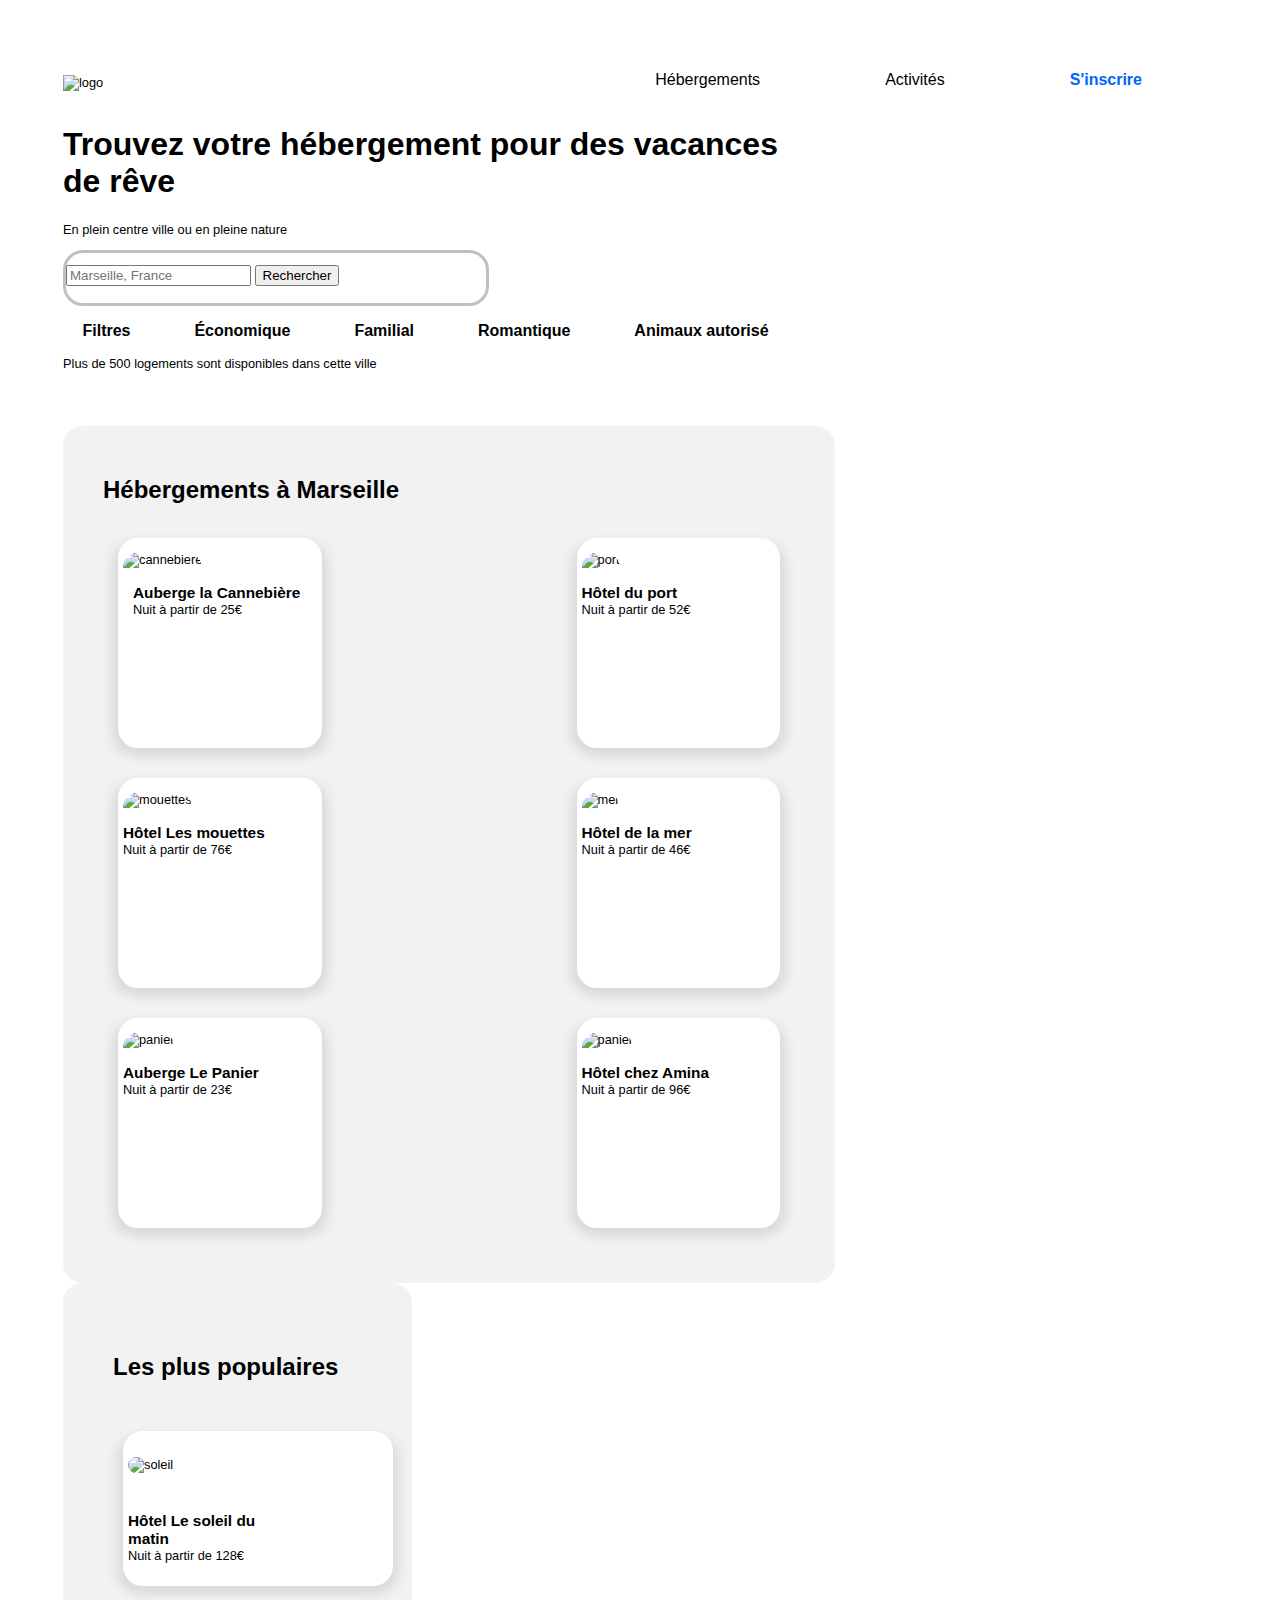
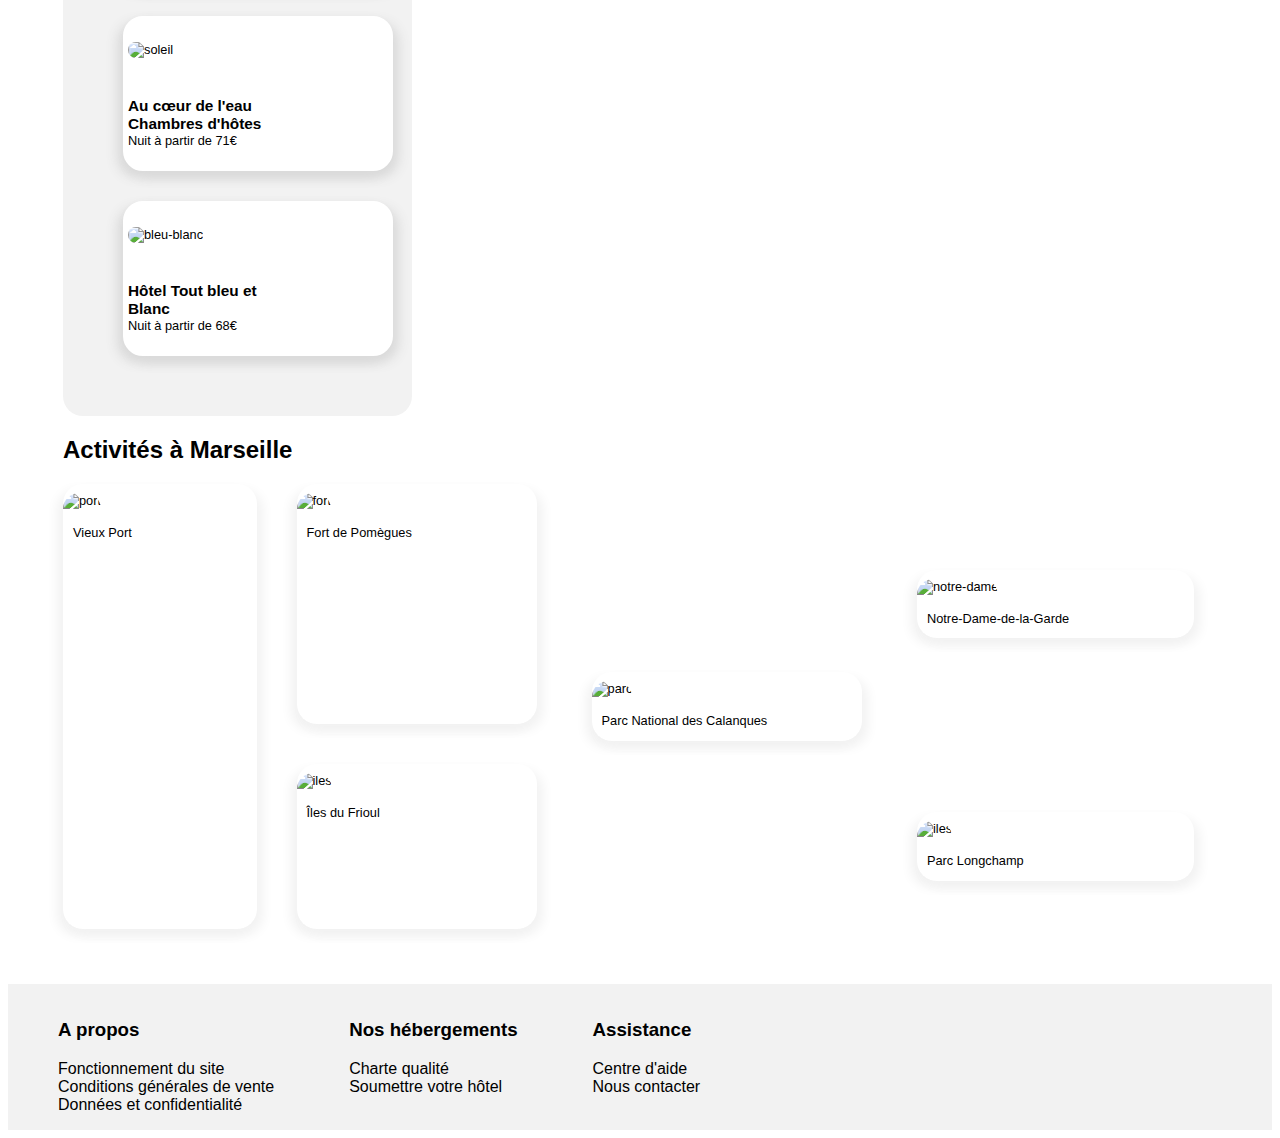
==== reservia.html @ 3ab69f9a "Formatage des vignettes" ====
<!DOCTYPE html>
<html lang="fr">
    <head>
        <meta charset="utf-8" />
        <!--Language-->
        <!--lien fichier CSS-->
        <link rel="stylesheet" href="reservia.css" />
        <!--lien font awsome pour les icones-->
        <script src="https://kit.fontawesome.com/f8ffac71bf.js" crossorigin="anonymous"></script>
        <title>Reservia</title>
    </head>

    <body>

        <!-- HEADER: titre + navigation + formulaire de recherche et filtres-->

        <header>
            
            <div class="header">

                <!--Logo-->
                <p class="logo"><img src="images/logo/Reservia.svg" alt="logo" /></p>
                
                <!--Navigation-->
                <nav>
                    <ul>
                        <li><a href="" title="nav">Hébergements</a></li>
                        <li><a href="" title="nav">Activités</a></li>
                        <li><a href="" title="sub">S'inscrire</a></li>
                    </ul>  
                </nav>


            </div>

            <!--Formulaire + Filtres-->
            <div class="header-main">

                <h1>Trouvez votre hébergement pour des vacances de rêve</h1>

                <p>En plein centre ville ou en pleine nature</p>

                <!--Formulaire-->
                <form method="post" action="traitement.php">
                    <p>
                        <i class="fas fa-map-marker-alt"></i>
                        <input type="search" name="lieu" id="lieu" placeholder="Marseille, France" />
                        <input type="submit" value="Rechercher" />
                    </p>
                </form>

                <!--Filtres-->
                <ul>
                    <li><b>Filtres</b></li>
                    <li><i class="fas fa-money-bill-wave"></i><b>Économique</b></li>
                    <li><i class="fas fa-child"></i><b>Familial</b></li>
                    <li><i class="fas fa-heart"></i><b>Romantique</b></li>
                    <li><i class="fas fa-dog"></i><b>Animaux autorisé</b></li>
                </ul>

                <!--Ligne informative-->
                <p><i class="far fa-question-circle"></i>Plus de 500 logements sont disponibles dans cette ville</p>

            </div>

        </header>

        <!--MAIN: partie principale de la page, Hébergements + Populaires + Activités-->

        <main>

            <!--Première section: Hébergements + Populaires-->

            <section>

                <div class="section1">

                    <!--Article: Hébergements-->

                    <article>

                        <h2>Hébergements à Marseille</h2>
                    
                        <div class="hab-conteneur">

                            <div class="hab1">
                                <p><img class="pic" src="images/hebergements/marcus-loke-WQJvWU_HZFo-unsplash.jpg" alt="cannebiere" /></p>
                                <p class="pic-text">
                                    <strong>Auberge la Cannebière</strong><br />
                                    Nuit à partir de 25€<br />
                                    <i class="fas fa-star blue"></i>
                                    <i class="fas fa-star blue"></i>
                                    <i class="fas fa-star blue"></i>
                                    <i class="fas fa-star blue"></i>
                                    <i class="fas fa-star gray"></i>
                                </p>
                            </div>
                            
                            <div class="hab1">
                                <p><img class="pic" src="images/hebergements/fred-kleber-gTbaxaVLvsg-unsplash.jpg" alt="port" /></p>
                                <p>
                                    <strong>Hôtel du port</strong><br />
                                    Nuit à partir de 52€<br />
                                    <i class="fas fa-star blue"></i>
                                    <i class="fas fa-star blue"></i>
                                    <i class="fas fa-star blue"></i>
                                    <i class="fas fa-star blue"></i>
                                    <i class="fas fa-star blue"></i>
                                </p>
                            </div>
                            
                            <div class="hab1">
                                <p><img class="pic" src="images/hebergements/reisetopia-B8WIgxA_PFU-unsplash.jpg" alt="mouettes" /></p>
                                <p>
                                    <strong>Hôtel Les mouettes</strong><br />
                                    Nuit à partir de 76€<br />
                                    <i class="fas fa-star blue"></i>
                                    <i class="fas fa-star blue"></i>
                                    <i class="fas fa-star blue"></i>
                                    <i class="fas fa-star blue"></i>
                                    <i class="fas fa-star gray"></i>
                                </p>
                            </div>
                            
                            <div class="hab1">
                                <p><img class="pic" src="images/hebergements/annie-spratt-Eg1qcIitAuA-unsplash.jpg" alt="mer" /></p>
                                <p>
                                    <strong>Hôtel de la mer</strong><br />
                                    Nuit à partir de 46€<br />
                                    <i class="fas fa-star blue"></i>
                                    <i class="fas fa-star blue"></i>
                                    <i class="fas fa-star blue"></i>
                                    <i class="fas fa-star gray"></i>
                                    <i class="fas fa-star gray"></i>
                                </p>
                            </div>
                            
                            <div class="hab1">
                                <p><img class="pic" src="images/hebergements/nicate-lee-kT-ZyaiwBe0-unsplash.jpg" alt="panier" /></p>
                                <p>
                                    <strong>Auberge Le Panier</strong><br />
                                    Nuit à partir de 23€<br />
                                    <i class="fas fa-star blue"></i>
                                    <i class="fas fa-star blue"></i>
                                    <i class="fas fa-star blue"></i>
                                    <i class="fas fa-star blue"></i>
                                    <i class="fas fa-star gray"></i>
                                </p>
                            </div>
                            
                            <div class="hab1">
                                <p><img class="pic" src="images/hebergements/febrian-zakaria-M6S1WvfW68A-unsplash.jpg" alt="panier" /></p>
                                <p>
                                    <strong>Hôtel chez Amina</strong><br />
                                    Nuit à partir de 96€<br />
                                    <i class="fas fa-star blue"></i>
                                    <i class="fas fa-star blue"></i>
                                    <i class="fas fa-star blue"></i>
                                    <i class="fas fa-star blue"></i>
                                    <i class="fas fa-star blue"></i>
                                </p>
                            </div>
                            
                        </div>

                    </article>

                    <!--Aside: Populaires-->
                    
                    <aside>
                            
                        <div class="aside-title-container">
                            <h2>Les plus populaires</h2>
                            <i class="fas fa-chart-line"></i>
                        </div>

                        <div class="pop1">
                            <p><img class="pic2" src="images/hebergements/emile-guillemot-Bj_rcSC5XfE-unsplash.jpg" alt="soleil" /></p>
                            <p class="pop1-text">
                                <strong>Hôtel Le soleil du <br />matin</strong><br />
                                Nuit à partir de 128€</p>
                            <p>
                                <i class="fas fa-star blue"></i>
                                <i class="fas fa-star blue"></i>
                                <i class="fas fa-star blue"></i>
                                <i class="fas fa-star blue"></i>
                                <i class="fas fa-star blue"></i>
                            </p>
                        </div>

                        <div class="pop1">
                            <p><img class="pic2" src="images/hebergements/aw-creative-VGs8z60yT2c-unsplash.jpg" alt="soleil" /></p>
                            <p class="pop1-text">
                                <strong>Au cœur de l'eau <br />Chambres d'hôtes</strong><br />
                                Nuit à partir de 71€</p>
                            <p>
                                <i class="fas fa-star blue"></i>
                                <i class="fas fa-star blue"></i>
                                <i class="fas fa-star blue"></i>
                                <i class="fas fa-star blue"></i>
                                <i class="fas fa-star gray"></i>
                            </p>
                        </div>

                        <div class="pop1">
                            <p><img class="pic2" src="images/hebergements/febrian-zakaria-sjvU0THccQA-unsplash.jpg" alt="bleu-blanc" /></p>
                            <p class="pop1-text">
                                <strong>Hôtel Tout bleu et <br />Blanc</strong><br />
                                Nuit à partir de 68€</p>
                            <p>
                                <i class="fas fa-star blue"></i>
                                <i class="fas fa-star blue"></i>
                                <i class="fas fa-star blue"></i>
                                <i class="fas fa-star blue"></i>
                                <i class="fas fa-star gray"></i>
                            </p>
                        </div>

                    </aside>

                </div>

            </section>

            <!--Seconde section: Activités-->

            <section>

                <h2>Activités à Marseille</h2>

                <div class="section2">

                    <div class="act1">
                        <p><img class="pic3" src="images/activites/reno-laithienne-QUgJhdY5Fyk-unsplash.jpg" alt="port" /></p>
                        <p class="p-act">Vieux Port</p>
                    </div>

                    <div class="act2">
                        <p><img class="pic4" src="images/activites/paul-hermann-QFTrLdQIRhI-unsplash.jpg" alt="fort" /></p>
                        <p class="p-act">Fort de Pomègues</p>
                    </div>

                    <div class="act3">
                        <p><img class="pic5" src="images/activites/kevin-hikari-rV_Qd1l-VXg-unsplash.jpg" alt="iles" /></p>
                        <p class="p-act">Îles du Frioul</p>
                    </div>

                    <div class="act4">
                        <p><img class="pic6" src="images/activites/kilyan-sockalingum-NR8-cBCN3aI-unsplash.jpg" alt="parc" /></p>
                        <p class="p-act">Parc National des Calanques</p>
                    </div>

                    <div class="act5">
                        <p><img class="pic7" src="images/activites/florian-wehde-xW9e8gdotxI-unsplash.jpg" alt="notre-dame" /></p>
                        <p class="p-act">Notre-Dame-de-la-Garde</p>
                    </div>

                    <div class="act6">
                        <p><img class="pic8" src="images/activites/lena-paulin-wH2-EJoDcV0-unsplash.jpg" alt="iles" /></p>
                        <p class="p-act">Parc Longchamp</p>
                    </div>                   

                </div>

            </section>

        </main>

        <!--Footer: Informations de bas de page-->

        <footer>

            <div class="footer">

                <ul>
                    <li><h3>A propos</h3></li>
                    <li>Fonctionnement du site</li>
                    <li>Conditions générales de vente</li>
                    <li>Données et confidentialité</li>
                </ul>

                <ul>
                    <li><h3>Nos hébergements</h3></li>
                    <li>Charte qualité</li>
                    <li>Soumettre votre hôtel</li>
                </ul>

                <ul>
                    <li><h3>Assistance</h3></li>
                    <li>Centre d'aide</li>
                    <li>Nous contacter</li>
                </ul>

            </div>

        </footer>

    </body>
</html>
---- reservia.css ----
/*Overall*/

@font-face
{
    font-family: 'Raleway';
    src: url('police/Raleway-Regular.ttf');
    font-weight: normal;
    font-style: normal;
}

@font-face
{
    font-family: 'Raleway-bold';
    src: url('police/Raleway-Bold.ttf');
    font-weight: bold;
    font-style: normal;
}

@font-face
{
    font-family: 'Raleway-bolder';
    src: url('police/Raleway-ExtraBold.ttf');
    font-weight: bolder;
    font-style: normal;
}

body
{
    background-color: white;
    font-family: 'Raleway', sans-serif;
    font-size: 1em;
}

.fas.fa-star.blue
{
    color:#0065FC;
}

.fas.fa-star.gray
{
    color: #F2F2F2;
}

/*header*/

header
{
    margin: 55px;
}

.header
{
    max-width: 100%;
    display: flex;
    flex-wrap: wrap;
    justify-content: space-between;
    position: relative;
}

.logo
{
    margin-top: 20px;
}

nav
{
    display: flex;
    flex-wrap: wrap-reverse;
}

a[title="nav"]
{
    width: 150px;
    font-style: normal;
    text-decoration: none;
    color: black;
    padding: 50px;
    text-align: center;
}

a[title="sub"]
{
    width: 150px;
    font-style: normal;
    align-self: flex-start;
    text-decoration: none;
    color: #0065FC;
    font-weight: bold;
    padding: 50px;
    text-align: center;
}

a[title="nav"]:hover
{
    border-top: solid 5px #0065FC;
    color: #0065FC;
    text-align: center;
}

ul
{
    list-style-type: none;
    display: flex;
    flex-wrap: wrap;
    justify-content: space-around;
    padding-left: 0;
}

li
{
    padding-right: 25px;
    padding-left: 0;
}

.header-main
{
    width: 65%;
}

form
{
    width: 420px;
    height: 50px;
    border: solid silver;
    border-radius: 20px;
}

/*Main*/

main
{
    margin: 55px;
}

/*Formatage textes*/

h1
{
    font-family: 'Raleway-bold', sans-serif;
}

h2
{
    font-family: 'Raleway-bold', sans-serif;
}

strong
{
    font-family: 'Raleway-bold', sans-serif;
    font-size: 1.2em;
}

b
{
    font-family: 'Raleway-bold', sans-serif;
}

/*Section 1*/

.section1
{
    display: flex;
    flex-wrap: wrap;
    margin-top: 40px;
}

/*Hébergements*/

.pic-text
{
    margin: 0 10px 10px 10px;
}

article
{
    width: 60%;
    padding: 30px 40px 40px 40px;
    background-color: #F2F2F2;
    margin-right: 40px;
    border-radius: 20px;
}

.hab-conteneur
{
  display: flex;
  flex-wrap: wrap;
  justify-content: space-between;
  width: 100%;
}

.hab1
{
    width: 28%;
    height: 200px;
    margin: 15px;
    background-color: white;
    border: solid white 5px;
    border-radius: 20px;
    box-shadow: 6px 6px 12px #dadada, -6px 6px 12px #dadada;
}

.pic
{
    width: 100%;
	height: 110px;
    overflow: hidden;
    object-fit: cover;
    border-radius: 20px 20px 0 0;
    margin-top:-13px;
}

/*Les plus populaires*/

aside
{
    width: 25%;
    padding: 30px;
    background-color: #F2F2F2;
    border-radius: 20px;
}

.aside-title-container
{
    display: flex;
    justify-content: space-between;
    align-items: center;
    margin: 20px;
}

.pop1
{
    display: flex;
    flex-direction: column;
    flex-wrap: wrap;
    justify-content: space-around;
    width: 90%;
    height: 145px;
    margin: 30px;
    background-color: white;
    border: solid white 5px;
    border-radius: 20px;
    text-align: left;
    box-shadow: 6px 6px 12px #dadada, -6px 6px 12px #dadada;
}

.pic2
{
    width: 130px;
	height: 145px;
    border-radius: 20px 0 0 20px ;
    overflow: hidden;
    object-fit: cover;
    margin-top: 3px;
}

p
{
    padding: 0px;
    font-size: 0.8em;
}

/*Section 2*/

.section2
{
    width: 98%;
    display: grid;
    grid-template-columns: auto;
    grid-gap: 40px;
    grid-auto-rows: auto;
    align-items: center;
}

.act1
{
    width: 100%;
    height: 445px;
    grid-column: 1;
    grid-row: 1 / 4;
    border-radius: 20px;
    box-shadow: 6px 6px 12px #F2F2F2, -6px 6px 12px #F2F2F2;
}

.pic3
{
    width: 100%;
    height: 385px;
    overflow: hidden;
    object-fit: cover;
    border-radius: 20px 20px 0 0;
    margin-top:-13px;
}

.act2
{
    width: 100%;
    height: 240px;
    grid-column: 2;
    grid-row: 1 / 3;
    border-radius: 20px;
    box-shadow: 6px 6px 12px #F2F2F2, -6px 6px 12px #F2F2F2;
}

.pic4
{
    width: 100%;
    height: 180px;
    overflow: hidden;
    object-fit: cover;
    border-radius: 20px 20px 0 0;
    margin-top:-13px;
}

.act3
{
    width: 100%;
    height: 165px;
    grid-column: 2;
    grid-row: 3;
    border-radius: 20px;
    box-shadow: 6px 6px 12px #F2F2F2, -6px 6px 12px #F2F2F2;
}

.pic5
{
    width: 100%;
    height: 110px;
    overflow: hidden;
    object-fit: cover;
    border-radius: 20px 20px 0 0;
    margin-top:-13px;
}

.act4
{
    width: 90%;
    grid-column: 3;
    grid-row: 1 / 4;
    justify-self: center;
    border-radius: 20px;
    box-shadow: 6px 6px 12px #F2F2F2, -6px 6px 12px #F2F2F2;
}

.pic6
{
    width: 100%;
    height: 385px;
    overflow: hidden;
    object-fit: cover;
    border-radius: 20px 20px 0 0;
    margin-top:-13px;
}

.act5
{
    width: 100%;
    grid-column: 4;
    grid-row: 1 / 3;
    border-radius: 20px;
    box-shadow: 6px 6px 12px #F2F2F2, -6px 6px 12px #F2F2F2;
}

.pic7
{
    width: 100%;
    height: 180px;
    overflow: hidden;
    object-fit: cover;
    border-radius: 20px 20px 0 0;
    margin-top:-13px;
}

.act6
{
    width: 100%;
    grid-column: 4;
    grid-row: 3;
    border-radius: 20px;
    box-shadow: 6px 6px 12px #F2F2F2, -6px 6px 12px #F2F2F2;
}

.pic8
{
    width: 100%;
    height: 110px;
    overflow: hidden;
    object-fit: cover;
    border-radius: 20px 20px 0 0;
    margin-top: -10px;
}

.p-act
{
    padding-left: 10px;
    font-family: 'Raleway-bold', sans-serif;
}

/*Footer*/

.footer
{
    width: 100%;
    display: flex;
    flex-wrap: wrap;
    justify-content:left;
    background-color: #F2F2F2;
}

footer ul
{
    list-style-type: none;
    display:list-item;
    margin-left: 50px;
}
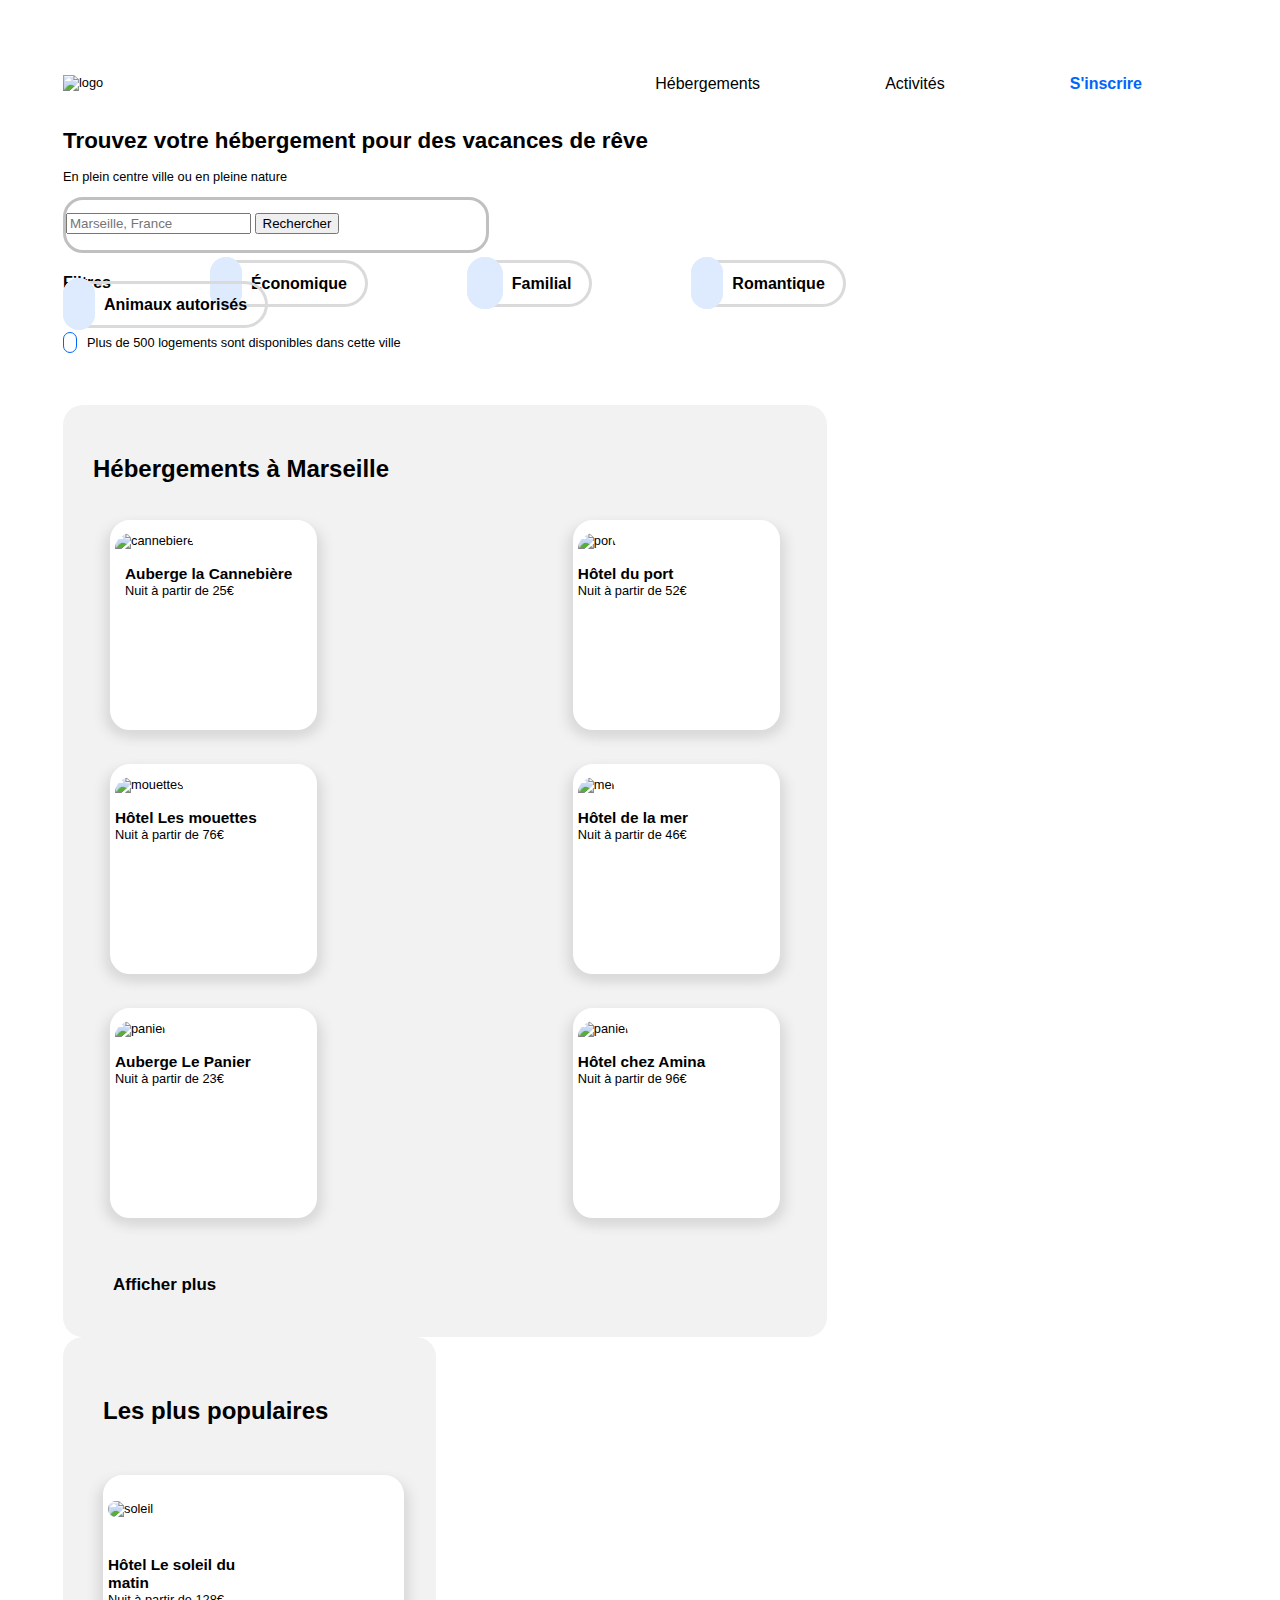
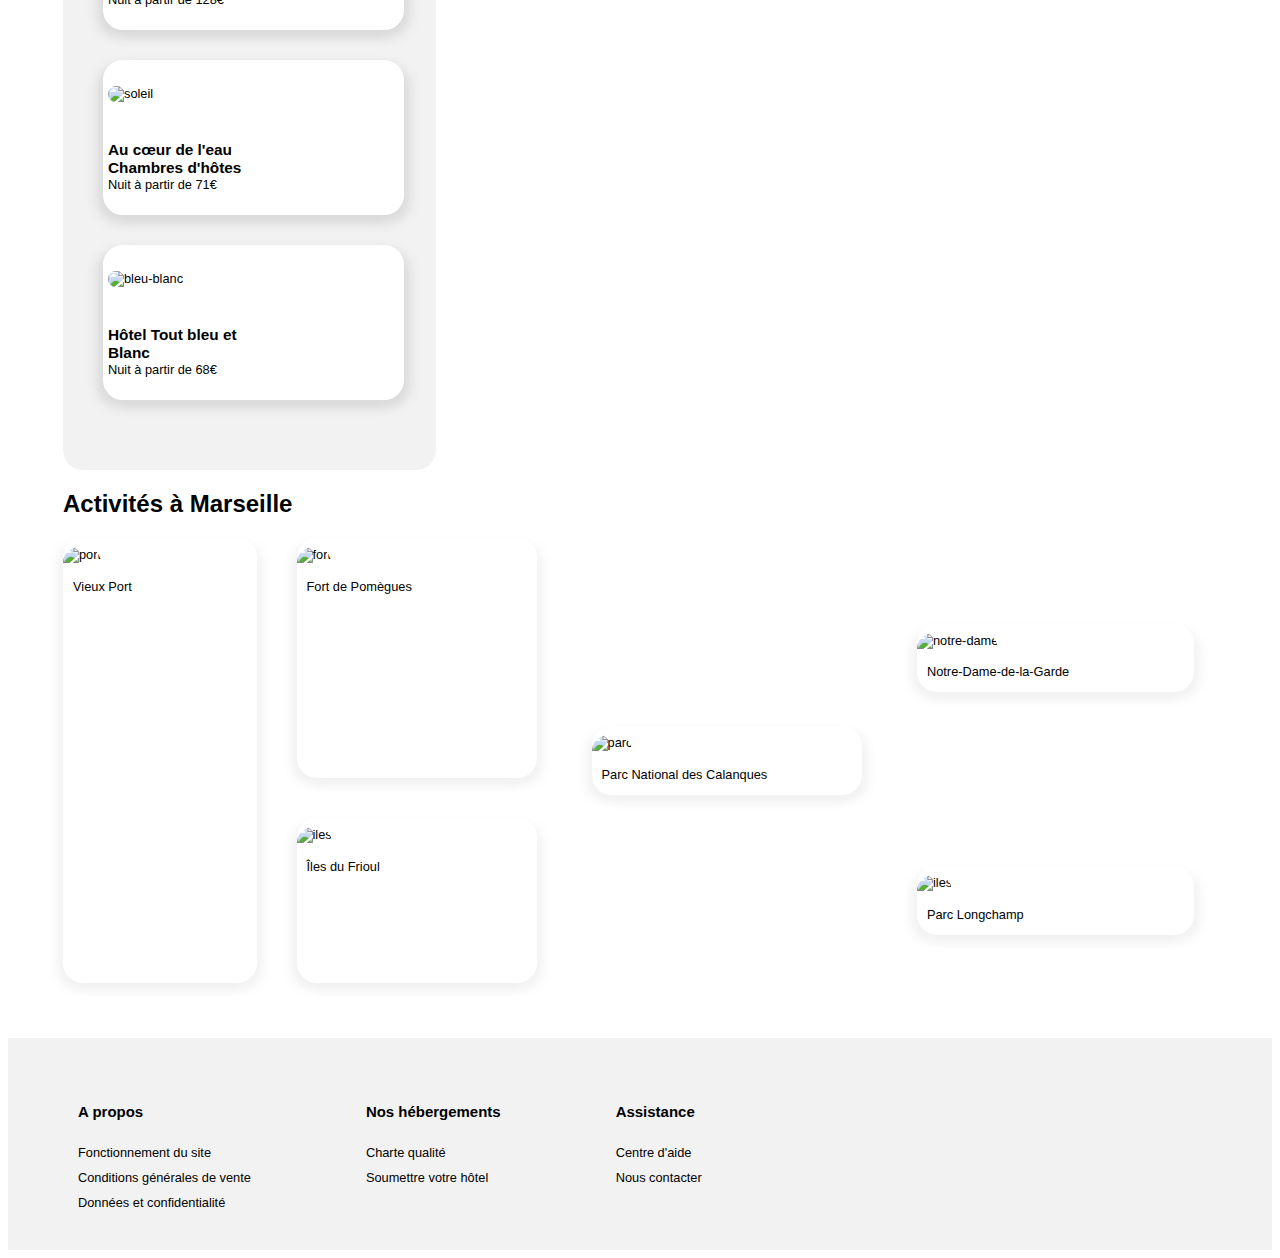
==== commit 2c6bb07a: "Formatage des liens de la section 1" ====
--- a/reservia.html
+++ b/reservia.html
@@ -52,14 +52,14 @@
                 <!--Filtres-->
                 <ul>
                     <li><b>Filtres</b></li>
-                    <li><i class="fas fa-money-bill-wave"></i><b>Économique</b></li>
-                    <li><i class="fas fa-child"></i><b>Familial</b></li>
-                    <li><i class="fas fa-heart"></i><b>Romantique</b></li>
-                    <li><i class="fas fa-dog"></i><b>Animaux autorisé</b></li>
+                    <li><a href="" title="a-fil"><i class="fas fa-money-bill-wave"></i><b>Économique</b></a></li>
+                    <li><a href="" title="a-fil"><i class="fas fa-child"></i><b>Familial</b></a></li>
+                    <li><a href="" title="a-fil"><i class="fas fa-heart"></i><b>Romantique</b></a></li>
+                    <li><a href="" title="a-fil"><i class="fas fa-dog"></i><b>Animaux autorisés</b></a></li>
                 </ul>
 
                 <!--Ligne informative-->
-                <p><i class="far fa-question-circle"></i>Plus de 500 logements sont disponibles dans cette ville</p>
+                <p><i class="fas fa-info"></i> Plus de 500 logements sont disponibles dans cette ville</p>
 
             </div>
 
@@ -83,7 +83,7 @@
                     
                         <div class="hab-conteneur">
 
-                            <div class="hab1">
+                            <a href="" title="a-hab">
                                 <p><img class="pic" src="images/hebergements/marcus-loke-WQJvWU_HZFo-unsplash.jpg" alt="cannebiere" /></p>
                                 <p class="pic-text">
                                     <strong>Auberge la Cannebière</strong><br />
@@ -94,9 +94,9 @@
                                     <i class="fas fa-star blue"></i>
                                     <i class="fas fa-star gray"></i>
                                 </p>
-                            </div>
-                            
-                            <div class="hab1">
+                            </a>
+                            
+                            <a href="" title="a-hab">
                                 <p><img class="pic" src="images/hebergements/fred-kleber-gTbaxaVLvsg-unsplash.jpg" alt="port" /></p>
                                 <p>
                                     <strong>Hôtel du port</strong><br />
@@ -107,9 +107,9 @@
                                     <i class="fas fa-star blue"></i>
                                     <i class="fas fa-star blue"></i>
                                 </p>
-                            </div>
-                            
-                            <div class="hab1">
+                            </a>
+                            
+                            <a href="" title="a-hab">
                                 <p><img class="pic" src="images/hebergements/reisetopia-B8WIgxA_PFU-unsplash.jpg" alt="mouettes" /></p>
                                 <p>
                                     <strong>Hôtel Les mouettes</strong><br />
@@ -120,9 +120,9 @@
                                     <i class="fas fa-star blue"></i>
                                     <i class="fas fa-star gray"></i>
                                 </p>
-                            </div>
-                            
-                            <div class="hab1">
+                            </a>
+                            
+                            <a href="" title="a-hab">
                                 <p><img class="pic" src="images/hebergements/annie-spratt-Eg1qcIitAuA-unsplash.jpg" alt="mer" /></p>
                                 <p>
                                     <strong>Hôtel de la mer</strong><br />
@@ -133,9 +133,9 @@
                                     <i class="fas fa-star gray"></i>
                                     <i class="fas fa-star gray"></i>
                                 </p>
-                            </div>
-                            
-                            <div class="hab1">
+                            </a>
+                            
+                            <a href="" title="a-hab">
                                 <p><img class="pic" src="images/hebergements/nicate-lee-kT-ZyaiwBe0-unsplash.jpg" alt="panier" /></p>
                                 <p>
                                     <strong>Auberge Le Panier</strong><br />
@@ -146,9 +146,9 @@
                                     <i class="fas fa-star blue"></i>
                                     <i class="fas fa-star gray"></i>
                                 </p>
-                            </div>
-                            
-                            <div class="hab1">
+                            </a>
+                            
+                            <a href="" title="a-hab">
                                 <p><img class="pic" src="images/hebergements/febrian-zakaria-M6S1WvfW68A-unsplash.jpg" alt="panier" /></p>
                                 <p>
                                     <strong>Hôtel chez Amina</strong><br />
@@ -159,9 +159,11 @@
                                     <i class="fas fa-star blue"></i>
                                     <i class="fas fa-star blue"></i>
                                 </p>
-                            </div>
+                            </a>
                             
                         </div>
+
+                        <p><a href="" title="aff"><strong>Afficher plus</strong></a></p>
 
                     </article>
 
@@ -174,7 +176,7 @@
                             <i class="fas fa-chart-line"></i>
                         </div>
 
-                        <div class="pop1">
+                        <a href="" title="a-pop">
                             <p><img class="pic2" src="images/hebergements/emile-guillemot-Bj_rcSC5XfE-unsplash.jpg" alt="soleil" /></p>
                             <p class="pop1-text">
                                 <strong>Hôtel Le soleil du <br />matin</strong><br />
@@ -186,9 +188,9 @@
                                 <i class="fas fa-star blue"></i>
                                 <i class="fas fa-star blue"></i>
                             </p>
-                        </div>
-
-                        <div class="pop1">
+                        </a>
+
+                        <a href="" title="a-pop">
                             <p><img class="pic2" src="images/hebergements/aw-creative-VGs8z60yT2c-unsplash.jpg" alt="soleil" /></p>
                             <p class="pop1-text">
                                 <strong>Au cœur de l'eau <br />Chambres d'hôtes</strong><br />
@@ -200,9 +202,9 @@
                                 <i class="fas fa-star blue"></i>
                                 <i class="fas fa-star gray"></i>
                             </p>
-                        </div>
-
-                        <div class="pop1">
+                        </a>
+
+                        <a href="" title="a-pop">
                             <p><img class="pic2" src="images/hebergements/febrian-zakaria-sjvU0THccQA-unsplash.jpg" alt="bleu-blanc" /></p>
                             <p class="pop1-text">
                                 <strong>Hôtel Tout bleu et <br />Blanc</strong><br />
@@ -214,7 +216,7 @@
                                 <i class="fas fa-star blue"></i>
                                 <i class="fas fa-star gray"></i>
                             </p>
-                        </div>
+                        </a>
 
                     </aside>
 
@@ -230,35 +232,35 @@
 
                 <div class="section2">
 
-                    <div class="act1">
+                    <div class="act1"><a href="" title="a-act">
                         <p><img class="pic3" src="images/activites/reno-laithienne-QUgJhdY5Fyk-unsplash.jpg" alt="port" /></p>
                         <p class="p-act">Vieux Port</p>
-                    </div>
-
-                    <div class="act2">
+                    </a></div>
+
+                    <div class="act2"><a href="" title="a-act">
                         <p><img class="pic4" src="images/activites/paul-hermann-QFTrLdQIRhI-unsplash.jpg" alt="fort" /></p>
                         <p class="p-act">Fort de Pomègues</p>
-                    </div>
-
-                    <div class="act3">
+                    </a></div>
+
+                    <div class="act3"><a href="" title="a-act">
                         <p><img class="pic5" src="images/activites/kevin-hikari-rV_Qd1l-VXg-unsplash.jpg" alt="iles" /></p>
                         <p class="p-act">Îles du Frioul</p>
-                    </div>
-
-                    <div class="act4">
+                    </a></div>
+
+                    <div class="act4"><a href="" title="a-act">
                         <p><img class="pic6" src="images/activites/kilyan-sockalingum-NR8-cBCN3aI-unsplash.jpg" alt="parc" /></p>
                         <p class="p-act">Parc National des Calanques</p>
-                    </div>
-
-                    <div class="act5">
+                    </a></div>
+
+                    <div class="act5"><a href="" title="a-act">
                         <p><img class="pic7" src="images/activites/florian-wehde-xW9e8gdotxI-unsplash.jpg" alt="notre-dame" /></p>
                         <p class="p-act">Notre-Dame-de-la-Garde</p>
-                    </div>
-
-                    <div class="act6">
+                    </a></div>
+
+                    <div class="act6"><a href="" title="a-act">
                         <p><img class="pic8" src="images/activites/lena-paulin-wH2-EJoDcV0-unsplash.jpg" alt="iles" /></p>
                         <p class="p-act">Parc Longchamp</p>
-                    </div>                   
+                    </a></div>                   
 
                 </div>
 
@@ -274,21 +276,21 @@
 
                 <ul>
                     <li><h3>A propos</h3></li>
-                    <li>Fonctionnement du site</li>
-                    <li>Conditions générales de vente</li>
-                    <li>Données et confidentialité</li>
+                    <li><a href="" title="foo">Fonctionnement du site</a></li>
+                    <li><a href="" title="foo">Conditions générales de vente</a></li>
+                    <li><a href="" title="foo">Données et confidentialité</a></li>
                 </ul>
 
                 <ul>
                     <li><h3>Nos hébergements</h3></li>
-                    <li>Charte qualité</li>
-                    <li>Soumettre votre hôtel</li>
+                    <li><a href="" title="foo">Charte qualité</a></li>
+                    <li><a href="" title="foo">Soumettre votre hôtel</a></li>
                 </ul>
 
                 <ul>
                     <li><h3>Assistance</h3></li>
-                    <li>Centre d'aide</li>
-                    <li>Nous contacter</li>
+                    <li><a href="" title="foo">Centre d'aide</a></li>
+                    <li><a href="" title="foo">Nous contacter</a></li>
                 </ul>
 
             </div>
--- a/reservia.css
+++ b/reservia.css
@@ -38,35 +38,10 @@
 
 .fas.fa-star.gray
 {
-    color: #F2F2F2;
-}
-
-/*header*/
-
-header
-{
-    margin: 55px;
-}
-
-.header
-{
-    max-width: 100%;
-    display: flex;
-    flex-wrap: wrap;
-    justify-content: space-between;
-    position: relative;
-}
-
-.logo
-{
-    margin-top: 20px;
-}
-
-nav
-{
-    display: flex;
-    flex-wrap: wrap-reverse;
-}
+    color: #dadada;
+}
+
+/*Links*/
 
 a[title="nav"]
 {
@@ -97,138 +72,46 @@
     text-align: center;
 }
 
-ul
-{
-    list-style-type: none;
-    display: flex;
-    flex-wrap: wrap;
-    justify-content: space-around;
-    padding-left: 0;
-}
-
-li
-{
-    padding-right: 25px;
-    padding-left: 0;
-}
-
-.header-main
-{
-    width: 65%;
-}
-
-form
-{
-    width: 420px;
-    height: 50px;
-    border: solid silver;
-    border-radius: 20px;
-}
-
-/*Main*/
-
-main
-{
-    margin: 55px;
-}
-
-/*Formatage textes*/
-
-h1
-{
-    font-family: 'Raleway-bold', sans-serif;
-}
-
-h2
-{
-    font-family: 'Raleway-bold', sans-serif;
-}
-
-strong
-{
-    font-family: 'Raleway-bold', sans-serif;
-    font-size: 1.2em;
-}
-
-b
-{
-    font-family: 'Raleway-bold', sans-serif;
-}
-
-/*Section 1*/
-
-.section1
-{
-    display: flex;
-    flex-wrap: wrap;
-    margin-top: 40px;
-}
-
-/*Hébergements*/
-
-.pic-text
-{
-    margin: 0 10px 10px 10px;
-}
-
-article
-{
-    width: 60%;
-    padding: 30px 40px 40px 40px;
-    background-color: #F2F2F2;
-    margin-right: 40px;
-    border-radius: 20px;
-}
-
-.hab-conteneur
-{
-  display: flex;
-  flex-wrap: wrap;
-  justify-content: space-between;
-  width: 100%;
-}
-
-.hab1
-{
+a[title="a-fil"]
+{
+    color: black;
+    text-decoration: none;
+    border-top: solid 3px #dadada;
+    border-right: solid 3px #dadada;
+    border-bottom: solid 3px #dadada;
+    border-radius: 25px;
+    padding: 12px 18px 12px 0;
+}
+
+a[title="a-fil"]:hover
+{
+    background-color: #DEEBFF;
+    border: #DEEBFF;
+}
+
+a[title="a-hab"]
+{
+    color: black;
+    text-decoration: none;
     width: 28%;
     height: 200px;
-    margin: 15px;
+    margin: 17px;
     background-color: white;
     border: solid white 5px;
     border-radius: 20px;
     box-shadow: 6px 6px 12px #dadada, -6px 6px 12px #dadada;
 }
 
-.pic
-{
-    width: 100%;
-	height: 110px;
-    overflow: hidden;
-    object-fit: cover;
-    border-radius: 20px 20px 0 0;
-    margin-top:-13px;
-}
-
-/*Les plus populaires*/
-
-aside
-{
-    width: 25%;
-    padding: 30px;
-    background-color: #F2F2F2;
-    border-radius: 20px;
-}
-
-.aside-title-container
-{
-    display: flex;
-    justify-content: space-between;
-    align-items: center;
-    margin: 20px;
-}
-
-.pop1
-{
+a[title="a-hab"]:hover
+{
+    background-color: #DEEBFF;
+    border-color: #DEEBFF;
+}
+
+a[title="a-pop"]
+{
+    color: black;
+    text-decoration: none;
     display: flex;
     flex-direction: column;
     flex-wrap: wrap;
@@ -243,6 +126,240 @@
     box-shadow: 6px 6px 12px #dadada, -6px 6px 12px #dadada;
 }
 
+a[title="a-pop"]:hover
+{
+    background-color: #DEEBFF;
+    border-color: #DEEBFF;
+}
+
+a[title="a-act"]
+{
+    color: black;
+    text-decoration: none;
+}
+
+a[title="foo"]
+{
+    color: black;
+    text-decoration: none;
+    padding: 10px 0 10px 0;
+}
+
+a[title="aff"]
+{
+    color: black;
+    text-decoration: none;
+    font-family: 'Raleway-bolder';
+    margin-left: 20px;
+    font-size: 1.1em;
+}
+
+/*header*/
+
+header
+{
+    margin: 55px;
+}
+
+.header
+{
+    max-width: 100%;
+    display: flex;
+    flex-wrap: wrap;
+    justify-content: space-between;
+    position: relative;
+}
+
+.logo
+{
+    margin-top: 20px;
+}
+
+nav
+{
+    display: flex;
+    flex-wrap: wrap-reverse;
+}
+
+ul
+{
+    list-style-type: none;
+    display: flex;
+    flex-wrap: wrap;
+    justify-content: space-between;
+    padding-left: 0;
+    align-items: center;
+    margin: 20px 0 20px 0;
+}
+
+li
+{
+    padding-right: 25px;
+    padding-left: 0;
+    font-size: 1em;
+}
+
+.header-main
+{
+    width: 70%;
+}
+
+form
+{
+    width: 420px;
+    height: 50px;
+    border: solid silver;
+    border-radius: 20px;
+}
+
+/*Filter Icons*/
+
+.fas.fa-money-bill-wave
+{
+    border: solid 3px #DEEBFF;
+    border-radius: 25px;
+    padding: 13px; 
+    margin-right: 9px;
+    color: #0065FC;
+    background-color: #DEEBFF;
+    font-size: 1.1em;
+}
+
+.fas.fa-child
+{
+    border: solid 3px #DEEBFF;
+    border-radius: 25px;
+    padding: 13px 15px 13px 15px; 
+    margin-right: 9px;
+    color: #0065FC;
+    background-color: #DEEBFF;
+    font-size: 1.1em;
+}
+
+.fas.fa-heart
+{
+    border: solid 3px #DEEBFF;
+    border-radius: 25px;
+    padding: 13px; 
+    margin-right: 9px;
+    color: #0065FC;
+    background-color: #DEEBFF;
+    font-size: 1.1em;
+}
+
+.fas.fa-dog
+{
+    border: solid 3px #DEEBFF;
+    border-radius: 25px;
+    padding: 13px; 
+    margin-right: 9px;
+    color: #0065FC;
+    background-color: #DEEBFF;
+    font-size: 1.1em;
+}
+
+.fas.fa-info
+{
+    color: #0065FC;
+    margin-right: 10px;
+    padding: 2px 6px 2px 6px;
+    border: solid 1px #0065FC;
+    border-radius: 25px;
+}
+
+/*Main*/
+
+main
+{
+    margin: 55px;
+}
+
+/*Formatage textes*/
+
+h1
+{
+    font-family: 'Raleway-bolder', sans-serif;
+    font-size: 1.4em;
+}
+
+h2
+{
+    font-family: 'Raleway-bolder', sans-serif;
+}
+
+strong
+{
+    font-family: 'Raleway-bolder', sans-serif;
+    font-size: 1.2em;
+}
+
+b
+{
+    font-family: 'Raleway-bolder', sans-serif;
+}
+
+/*Section 1*/
+
+.section1
+{
+    display: flex;
+    flex-wrap: wrap;
+    margin-top: 40px;
+}
+
+/*Hébergements*/
+
+.pic-text
+{
+    margin: 0 10px 10px 10px;
+}
+
+article
+{
+    width: 61%;
+    padding: 30px 30px 30px 30px;
+    background-color: #F2F2F2;
+    margin-right: 40px;
+    border-radius: 20px;
+}
+
+.hab-conteneur
+{
+  display: flex;
+  flex-wrap: wrap;
+  justify-content: space-between;
+  width: 100%;
+  margin-bottom: 40px;
+}
+
+.pic
+{
+    width: 100%;
+	height: 110px;
+    overflow: hidden;
+    object-fit: cover;
+    border-radius: 20px 20px 0 0;
+    margin-top:-13px;
+}
+
+/*Les plus populaires*/
+
+aside
+{
+    width: 28%;
+    padding: 40px 40px 40px 10px;
+    background-color: #F2F2F2;
+    border-radius: 20px;
+}
+
+.aside-title-container
+{
+    display: flex;
+    justify-content: space-between;
+    align-items: center;
+    margin: 0 30px 0 30px;
+}
+
 .pic2
 {
     width: 130px;
@@ -392,7 +509,7 @@
 .p-act
 {
     padding-left: 10px;
-    font-family: 'Raleway-bold', sans-serif;
+    font-family: 'Raleway-bolder', sans-serif;
 }
 
 /*Footer*/
@@ -411,4 +528,11 @@
     list-style-type: none;
     display:list-item;
     margin-left: 50px;
+    font-size: 0.8em;
+    padding: 20px;
+}
+
+footer li
+{
+    padding-top: 10px;
 }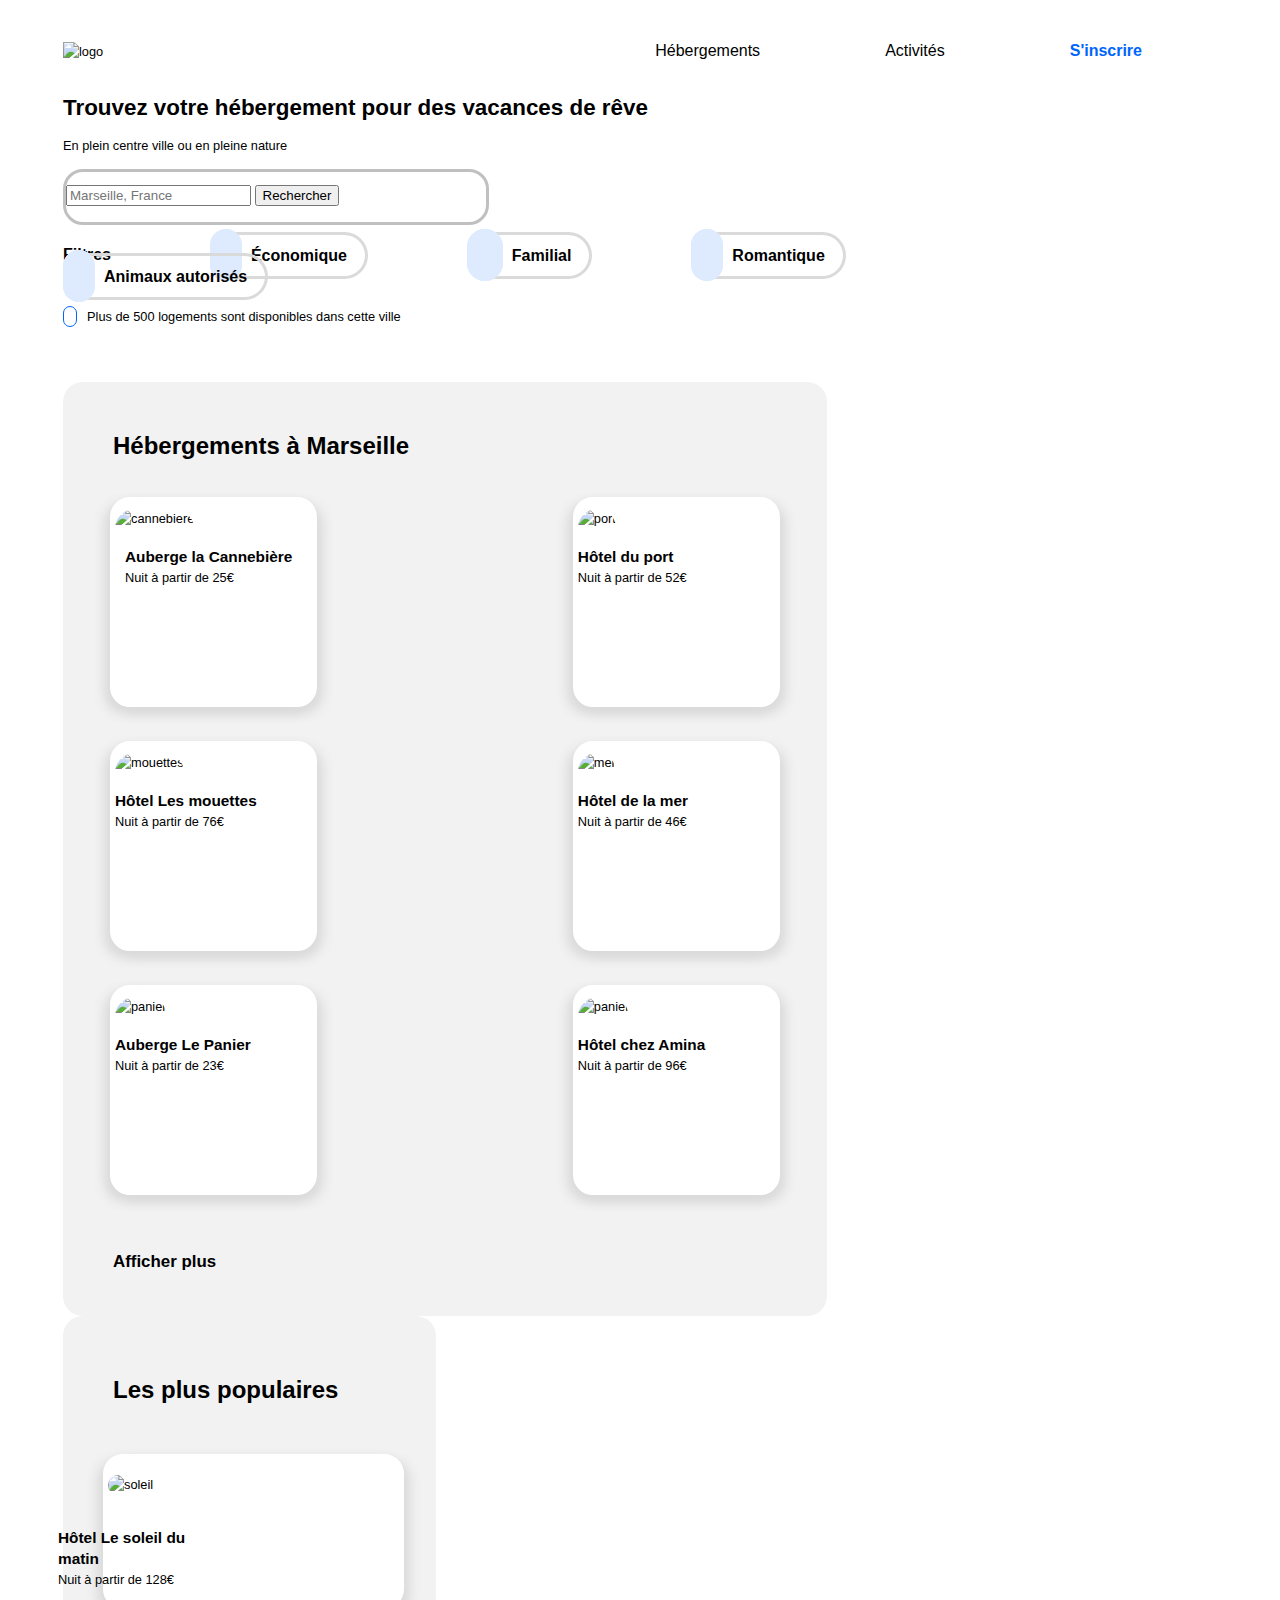
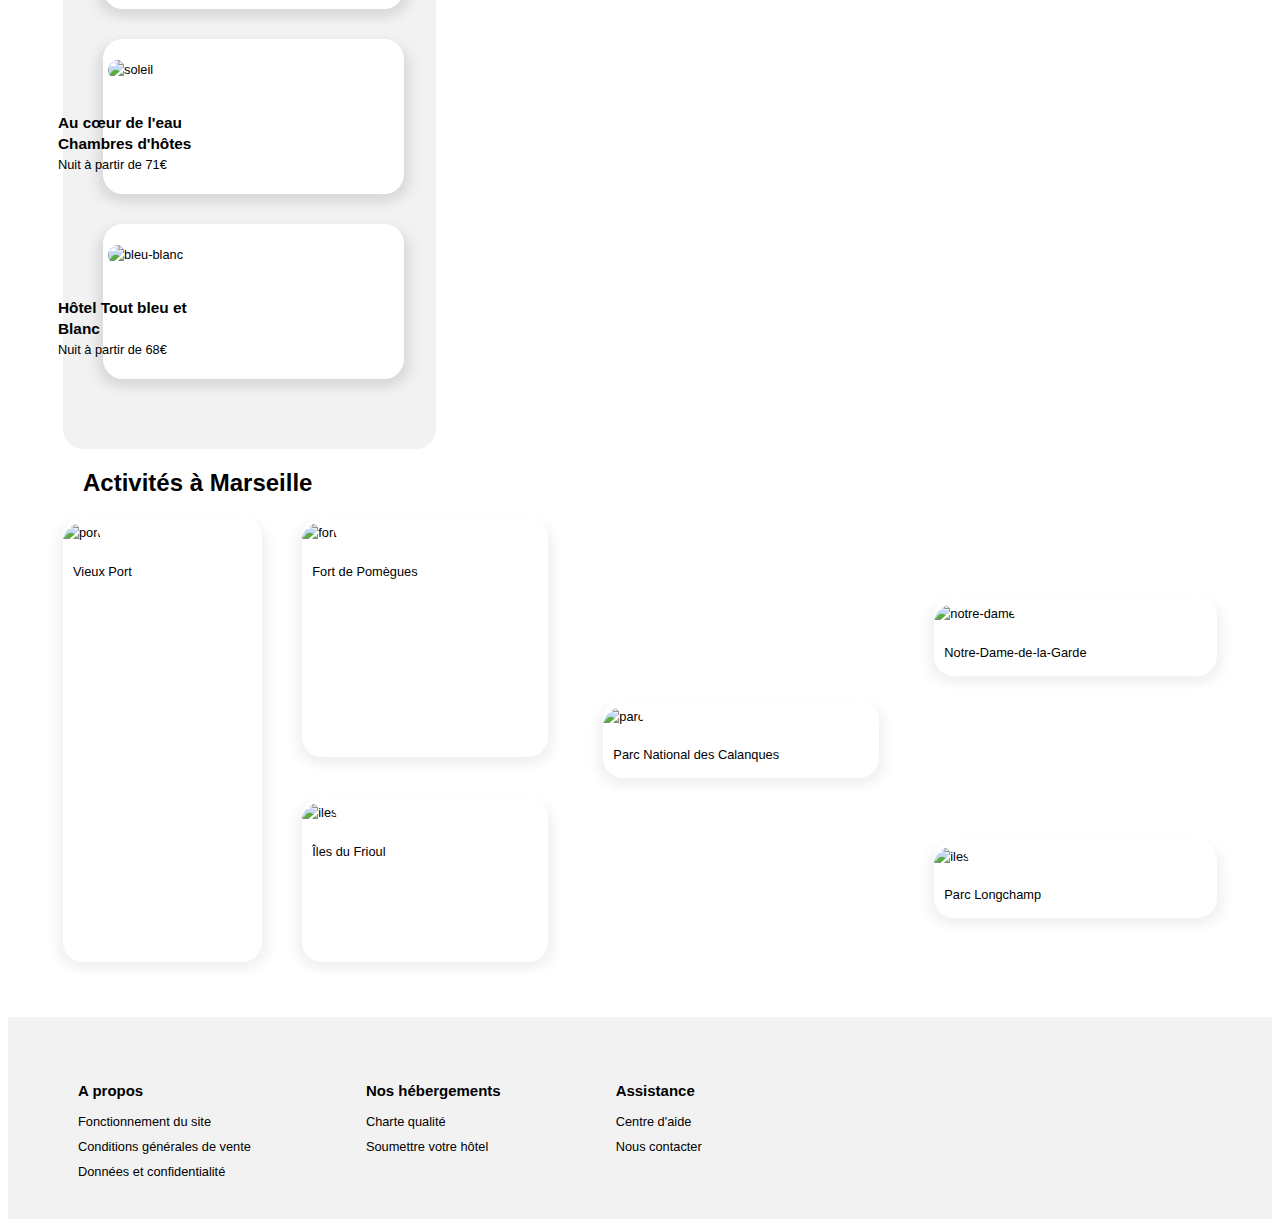
==== commit 66f17397: "Formatage footer" ====
--- a/reservia.html
+++ b/reservia.html
@@ -24,8 +24,8 @@
                 <!--Navigation-->
                 <nav>
                     <ul>
-                        <li><a href="" title="nav">Hébergements</a></li>
-                        <li><a href="" title="nav">Activités</a></li>
+                        <li><a href="#hab-ancre" title="nav">Hébergements</a></li>
+                        <li><a href="#act-ancre" title="nav">Activités</a></li>
                         <li><a href="" title="sub">S'inscrire</a></li>
                     </ul>  
                 </nav>
@@ -79,7 +79,7 @@
 
                     <article>
 
-                        <h2>Hébergements à Marseille</h2>
+                        <h2 id="hab-ancre">Hébergements à Marseille</h2>
                     
                         <div class="hab-conteneur">
 
@@ -181,7 +181,7 @@
                             <p class="pop1-text">
                                 <strong>Hôtel Le soleil du <br />matin</strong><br />
                                 Nuit à partir de 128€</p>
-                            <p>
+                            <p class="pop1-text">
                                 <i class="fas fa-star blue"></i>
                                 <i class="fas fa-star blue"></i>
                                 <i class="fas fa-star blue"></i>
@@ -195,7 +195,7 @@
                             <p class="pop1-text">
                                 <strong>Au cœur de l'eau <br />Chambres d'hôtes</strong><br />
                                 Nuit à partir de 71€</p>
-                            <p>
+                            <p class="pop1-text">
                                 <i class="fas fa-star blue"></i>
                                 <i class="fas fa-star blue"></i>
                                 <i class="fas fa-star blue"></i>
@@ -209,7 +209,7 @@
                             <p class="pop1-text">
                                 <strong>Hôtel Tout bleu et <br />Blanc</strong><br />
                                 Nuit à partir de 68€</p>
-                            <p>
+                            <p class="pop1-text">
                                 <i class="fas fa-star blue"></i>
                                 <i class="fas fa-star blue"></i>
                                 <i class="fas fa-star blue"></i>
@@ -228,7 +228,7 @@
 
             <section>
 
-                <h2>Activités à Marseille</h2>
+                <h2 id="act-ancre">Activités à Marseille</h2>
 
                 <div class="section2">
 
--- a/reservia.css
+++ b/reservia.css
@@ -53,6 +53,13 @@
     text-align: center;
 }
 
+a[title="nav"]:hover
+{
+    border-top: solid 5px #0065FC;
+    color: #0065FC;
+    text-align: center;
+}
+
 a[title="sub"]
 {
     width: 150px;
@@ -65,11 +72,9 @@
     text-align: center;
 }
 
-a[title="nav"]:hover
-{
-    border-top: solid 5px #0065FC;
-    color: #0065FC;
-    text-align: center;
+a[title="sub"]:hover
+{
+    font-size: 1.1em;
 }
 
 a[title="a-fil"]
@@ -145,6 +150,11 @@
     padding: 10px 0 10px 0;
 }
 
+a[title="foo"]:hover
+{
+    font-family: 'Raleway-bold';
+}
+
 a[title="aff"]
 {
     color: black;
@@ -154,11 +164,16 @@
     font-size: 1.1em;
 }
 
+a[title="aff"]:hover
+{
+    font-size: 1.2em;
+}
+
 /*header*/
 
 header
 {
-    margin: 55px;
+    margin: 22px 55px 55px 55px;
 }
 
 .header
@@ -285,6 +300,13 @@
 h2
 {
     font-family: 'Raleway-bolder', sans-serif;
+    margin: 20px;
+}
+
+h3
+{
+    font-family: 'Raleway-bolder', sans-serif;
+    margin-bottom: 5px;
 }
 
 strong
@@ -357,7 +379,7 @@
     display: flex;
     justify-content: space-between;
     align-items: center;
-    margin: 0 30px 0 30px;
+    margin: 0 10px 0 20px;
 }
 
 .pic2
@@ -370,17 +392,23 @@
     margin-top: 3px;
 }
 
+.pop1-text
+{
+    margin-left: -50px;
+}
+
 p
 {
-    padding: 0px;
+    padding: 0;
     font-size: 0.8em;
+    line-height: 20px;
 }
 
 /*Section 2*/
 
 .section2
 {
-    width: 98%;
+    width: 100%;
     display: grid;
     grid-template-columns: auto;
     grid-gap: 40px;
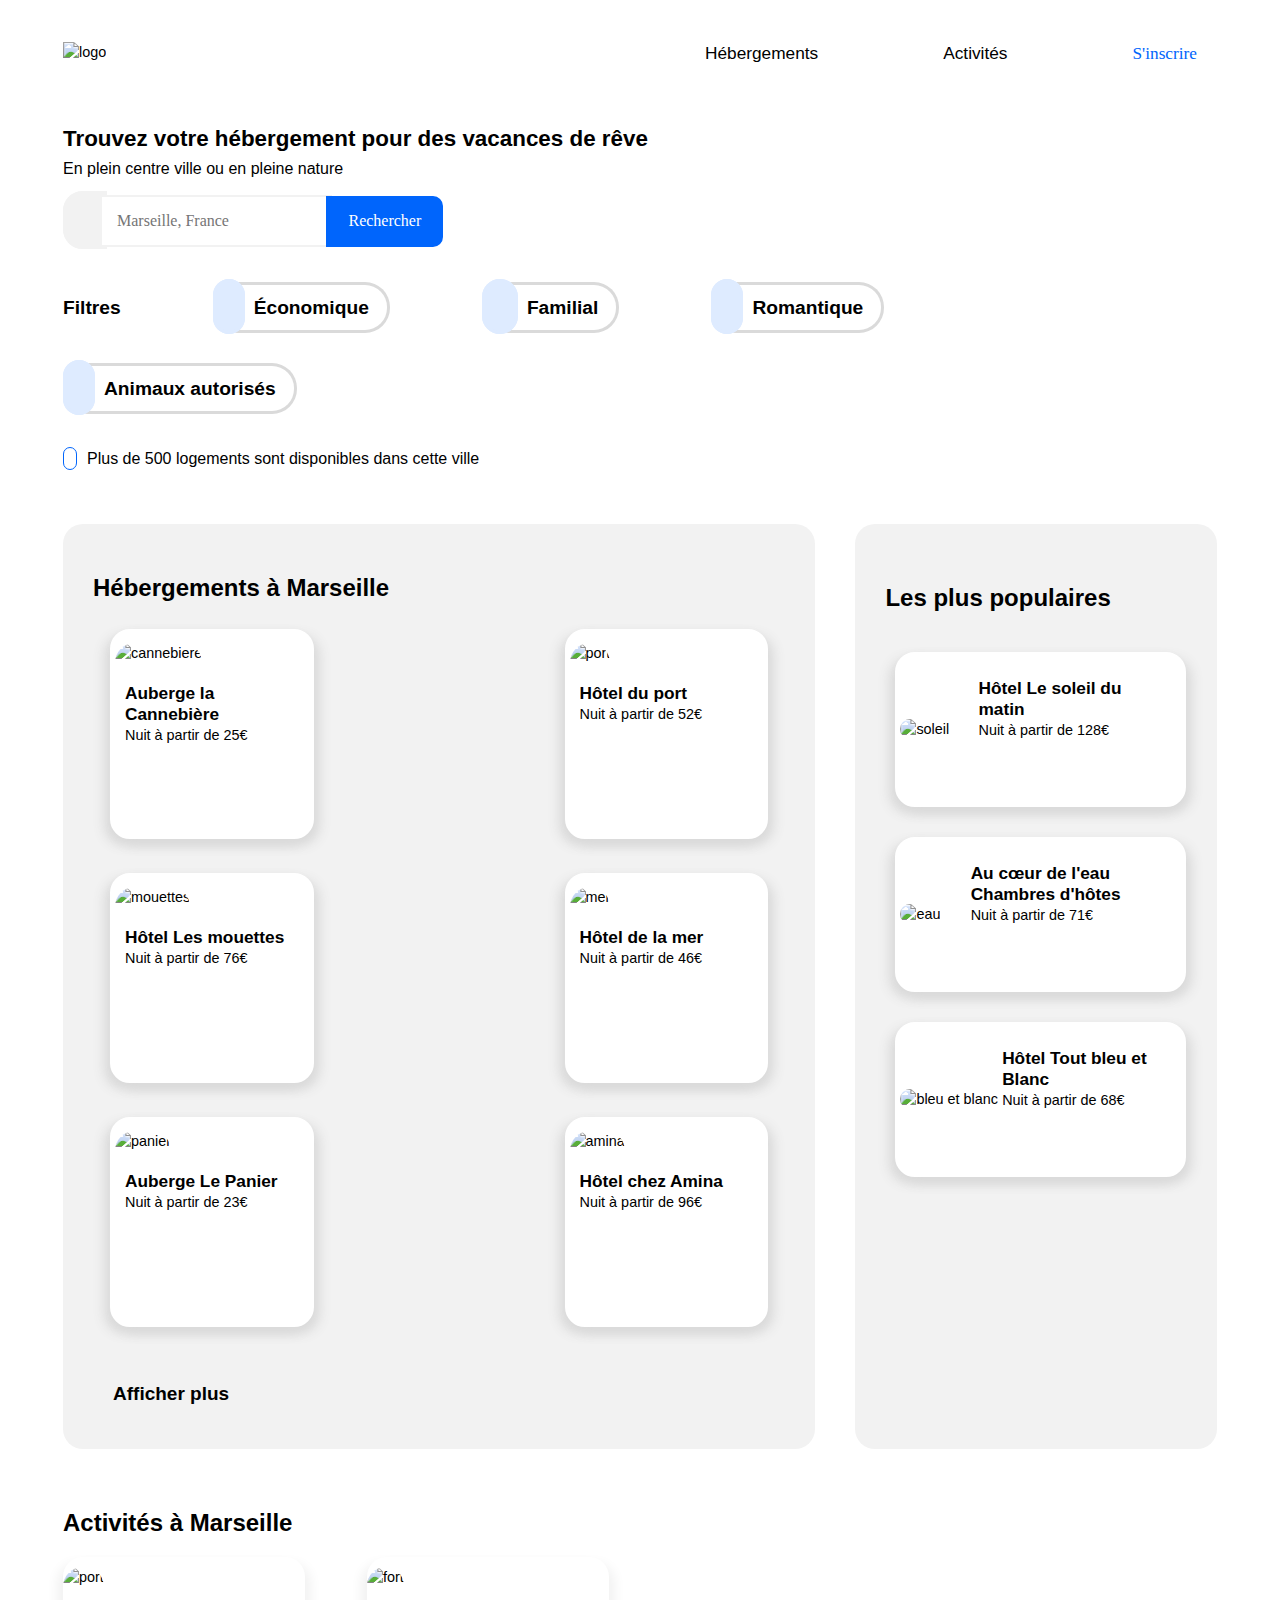
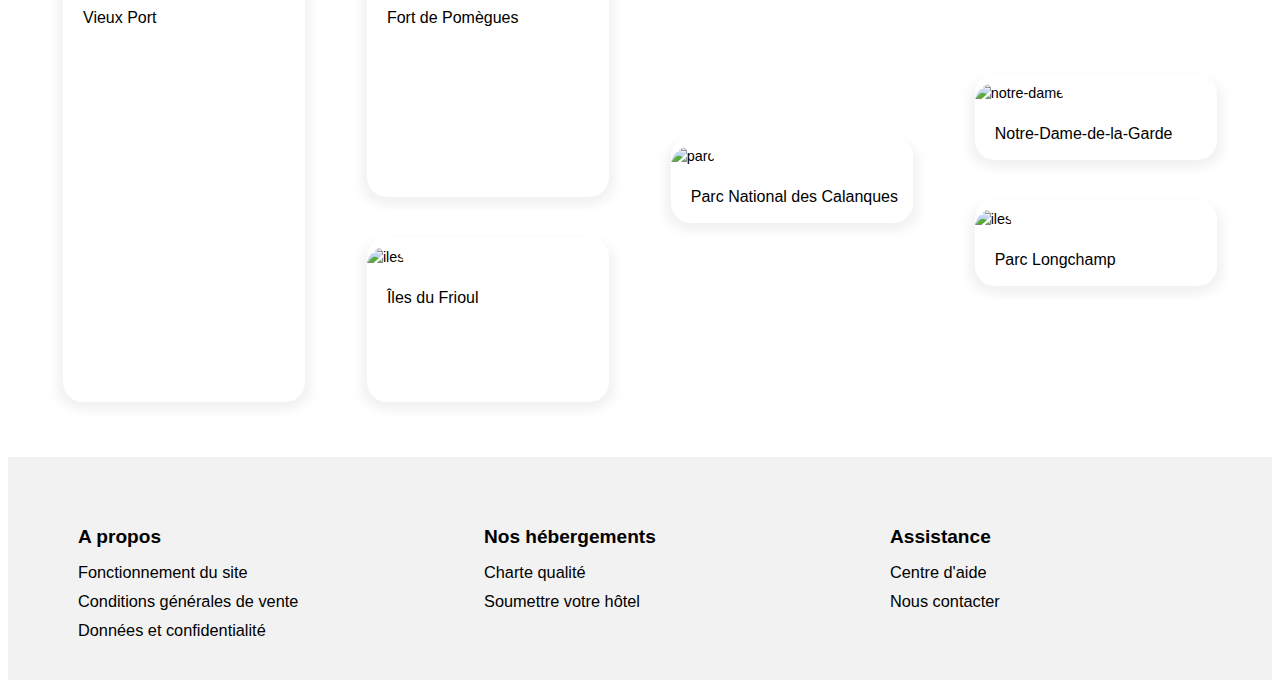
==== commit eca4a241: "Desktop fini" ====
--- a/reservia.html
+++ b/reservia.html
@@ -24,9 +24,9 @@
                 <!--Navigation-->
                 <nav>
                     <ul>
-                        <li><a href="#hab-ancre" title="nav">Hébergements</a></li>
-                        <li><a href="#act-ancre" title="nav">Activités</a></li>
-                        <li><a href="" title="sub">S'inscrire</a></li>
+                        <li><a href="#hab-ancre" title="Téléportez-vous">Hébergements</a></li>
+                        <li><a href="#act-ancre" title="Téléportez-vous">Activités</a></li>
+                        <li><a href="" title="Inscrivez-vous">S'inscrire</a></li>
                     </ul>  
                 </nav>
 
@@ -41,21 +41,23 @@
                 <p>En plein centre ville ou en pleine nature</p>
 
                 <!--Formulaire-->
-                <form method="post" action="traitement.php">
-                    <p>
-                        <i class="fas fa-map-marker-alt"></i>
-                        <input type="search" name="lieu" id="lieu" placeholder="Marseille, France" />
-                        <input type="submit" value="Rechercher" />
-                    </p>
-                </form>
+                <div class="custom-home-search">
+                    <form method="post" action="traitement.php">
+                        <p>
+                            <i class="fas fa-map-marker-alt"></i>
+                            <input type="search" name="lieu" id="lieu" placeholder="Marseille, France" />
+                            <input type="submit" value="Rechercher" />
+                        </p>
+                    </form>
+                </div>
 
                 <!--Filtres-->
                 <ul>
                     <li><b>Filtres</b></li>
-                    <li><a href="" title="a-fil"><i class="fas fa-money-bill-wave"></i><b>Économique</b></a></li>
-                    <li><a href="" title="a-fil"><i class="fas fa-child"></i><b>Familial</b></a></li>
-                    <li><a href="" title="a-fil"><i class="fas fa-heart"></i><b>Romantique</b></a></li>
-                    <li><a href="" title="a-fil"><i class="fas fa-dog"></i><b>Animaux autorisés</b></a></li>
+                    <li><a href="" title="Filtrez votre recherche"><i class="fas fa-money-bill-wave"></i><b>Économique</b></a></li>
+                    <li><a href="" title="Filtrez votre recherche"><i class="fas fa-child"></i><b>Familial</b></a></li>
+                    <li><a href="" title="Filtrez votre recherche"><i class="fas fa-heart"></i><b>Romantique</b></a></li>
+                    <li><a href="" title="Filtrez votre recherche"><i class="fas fa-dog"></i><b>Animaux autorisés</b></a></li>
                 </ul>
 
                 <!--Ligne informative-->
@@ -72,6 +74,8 @@
             <!--Première section: Hébergements + Populaires-->
 
             <section>
+
+                <h2 class="invisible">Invisible</h2>
 
                 <div class="section1">
 
@@ -83,7 +87,7 @@
                     
                         <div class="hab-conteneur">
 
-                            <a href="" title="a-hab">
+                            <a href="" title="Découvrez le logement">
                                 <p><img class="pic" src="images/hebergements/marcus-loke-WQJvWU_HZFo-unsplash.jpg" alt="cannebiere" /></p>
                                 <p class="pic-text">
                                     <strong>Auberge la Cannebière</strong><br />
@@ -96,9 +100,9 @@
                                 </p>
                             </a>
                             
-                            <a href="" title="a-hab">
+                            <a href="" title="Découvrez le logement">
                                 <p><img class="pic" src="images/hebergements/fred-kleber-gTbaxaVLvsg-unsplash.jpg" alt="port" /></p>
-                                <p>
+                                <p class="pic-text">
                                     <strong>Hôtel du port</strong><br />
                                     Nuit à partir de 52€<br />
                                     <i class="fas fa-star blue"></i>
@@ -109,9 +113,9 @@
                                 </p>
                             </a>
                             
-                            <a href="" title="a-hab">
+                            <a href="" title="Découvrez le logement">
                                 <p><img class="pic" src="images/hebergements/reisetopia-B8WIgxA_PFU-unsplash.jpg" alt="mouettes" /></p>
-                                <p>
+                                <p class="pic-text">
                                     <strong>Hôtel Les mouettes</strong><br />
                                     Nuit à partir de 76€<br />
                                     <i class="fas fa-star blue"></i>
@@ -122,9 +126,9 @@
                                 </p>
                             </a>
                             
-                            <a href="" title="a-hab">
+                            <a href="" title="Découvrez le logement">
                                 <p><img class="pic" src="images/hebergements/annie-spratt-Eg1qcIitAuA-unsplash.jpg" alt="mer" /></p>
-                                <p>
+                                <p class="pic-text">
                                     <strong>Hôtel de la mer</strong><br />
                                     Nuit à partir de 46€<br />
                                     <i class="fas fa-star blue"></i>
@@ -135,9 +139,9 @@
                                 </p>
                             </a>
                             
-                            <a href="" title="a-hab">
+                            <a href="" title="Découvrez le logement">
                                 <p><img class="pic" src="images/hebergements/nicate-lee-kT-ZyaiwBe0-unsplash.jpg" alt="panier" /></p>
-                                <p>
+                                <p class="pic-text">
                                     <strong>Auberge Le Panier</strong><br />
                                     Nuit à partir de 23€<br />
                                     <i class="fas fa-star blue"></i>
@@ -148,9 +152,9 @@
                                 </p>
                             </a>
                             
-                            <a href="" title="a-hab">
-                                <p><img class="pic" src="images/hebergements/febrian-zakaria-M6S1WvfW68A-unsplash.jpg" alt="panier" /></p>
-                                <p>
+                            <a href="" title="Découvrez le logement">
+                                <p><img class="pic" src="images/hebergements/febrian-zakaria-M6S1WvfW68A-unsplash.jpg" alt="amina" /></p>
+                                <p class="pic-text">
                                     <strong>Hôtel chez Amina</strong><br />
                                     Nuit à partir de 96€<br />
                                     <i class="fas fa-star blue"></i>
@@ -163,7 +167,7 @@
                             
                         </div>
 
-                        <p><a href="" title="aff"><strong>Afficher plus</strong></a></p>
+                        <p><a href="" title="Partez à la découverte de nos hébergements"><strong>Afficher plus</strong></a></p>
 
                     </article>
 
@@ -176,7 +180,7 @@
                             <i class="fas fa-chart-line"></i>
                         </div>
 
-                        <a href="" title="a-pop">
+                        <a href="" title="Découvrez le lieu">
                             <p><img class="pic2" src="images/hebergements/emile-guillemot-Bj_rcSC5XfE-unsplash.jpg" alt="soleil" /></p>
                             <p class="pop1-text">
                                 <strong>Hôtel Le soleil du <br />matin</strong><br />
@@ -190,8 +194,8 @@
                             </p>
                         </a>
 
-                        <a href="" title="a-pop">
-                            <p><img class="pic2" src="images/hebergements/aw-creative-VGs8z60yT2c-unsplash.jpg" alt="soleil" /></p>
+                        <a href="" title="Découvrez le lieu">
+                            <p><img class="pic2" src="images/hebergements/aw-creative-VGs8z60yT2c-unsplash.jpg" alt="eau" /></p>
                             <p class="pop1-text">
                                 <strong>Au cœur de l'eau <br />Chambres d'hôtes</strong><br />
                                 Nuit à partir de 71€</p>
@@ -204,8 +208,8 @@
                             </p>
                         </a>
 
-                        <a href="" title="a-pop">
-                            <p><img class="pic2" src="images/hebergements/febrian-zakaria-sjvU0THccQA-unsplash.jpg" alt="bleu-blanc" /></p>
+                        <a href="" title="Découvrez le lieu">
+                            <p><img class="pic2" src="images/hebergements/febrian-zakaria-sjvU0THccQA-unsplash.jpg" alt="bleu et blanc" /></p>
                             <p class="pop1-text">
                                 <strong>Hôtel Tout bleu et <br />Blanc</strong><br />
                                 Nuit à partir de 68€</p>
@@ -232,35 +236,39 @@
 
                 <div class="section2">
 
-                    <div class="act1"><a href="" title="a-act">
+                    <div class="act1"><a href="" title="Découvrez l'activité">
                         <p><img class="pic3" src="images/activites/reno-laithienne-QUgJhdY5Fyk-unsplash.jpg" alt="port" /></p>
                         <p class="p-act">Vieux Port</p>
                     </a></div>
 
-                    <div class="act2"><a href="" title="a-act">
-                        <p><img class="pic4" src="images/activites/paul-hermann-QFTrLdQIRhI-unsplash.jpg" alt="fort" /></p>
-                        <p class="p-act">Fort de Pomègues</p>
-                    </a></div>
-
-                    <div class="act3"><a href="" title="a-act">
-                        <p><img class="pic5" src="images/activites/kevin-hikari-rV_Qd1l-VXg-unsplash.jpg" alt="iles" /></p>
-                        <p class="p-act">Îles du Frioul</p>
-                    </a></div>
-
-                    <div class="act4"><a href="" title="a-act">
+                    <div class="column2">
+                        <div class="act2"><a href="" title="Découvrez l'activité">
+                            <p><img class="pic4" src="images/activites/paul-hermann-QFTrLdQIRhI-unsplash.jpg" alt="fort" /></p>
+                            <p class="p-act">Fort de Pomègues</p>
+                        </a></div>
+
+                        <div class="act3"><a href="" title="Découvrez l'activité">
+                            <p><img class="pic5" src="images/activites/kevin-hikari-rV_Qd1l-VXg-unsplash.jpg" alt="iles" /></p>
+                            <p class="p-act">Îles du Frioul</p>
+                        </a></div>
+                    </div>
+
+                    <div class="act4"><a href="" title="Découvrez l'activité">
                         <p><img class="pic6" src="images/activites/kilyan-sockalingum-NR8-cBCN3aI-unsplash.jpg" alt="parc" /></p>
                         <p class="p-act">Parc National des Calanques</p>
                     </a></div>
 
-                    <div class="act5"><a href="" title="a-act">
-                        <p><img class="pic7" src="images/activites/florian-wehde-xW9e8gdotxI-unsplash.jpg" alt="notre-dame" /></p>
-                        <p class="p-act">Notre-Dame-de-la-Garde</p>
-                    </a></div>
-
-                    <div class="act6"><a href="" title="a-act">
-                        <p><img class="pic8" src="images/activites/lena-paulin-wH2-EJoDcV0-unsplash.jpg" alt="iles" /></p>
-                        <p class="p-act">Parc Longchamp</p>
-                    </a></div>                   
+                    <div class="column4">
+                        <div class="act5"><a href="" title="Découvrez l'activité">
+                            <p><img class="pic7" src="images/activites/florian-wehde-xW9e8gdotxI-unsplash.jpg" alt="notre-dame" /></p>
+                            <p class="p-act">Notre-Dame-de-la-Garde</p>
+                        </a></div>
+
+                        <div class="act6"><a href="" title="Découvrez l'activité">
+                            <p><img class="pic8" src="images/activites/lena-paulin-wH2-EJoDcV0-unsplash.jpg" alt="iles" /></p>
+                            <p class="p-act">Parc Longchamp</p>
+                        </a></div>
+                    </div>                   
 
                 </div>
 
@@ -276,21 +284,21 @@
 
                 <ul>
                     <li><h3>A propos</h3></li>
-                    <li><a href="" title="foo">Fonctionnement du site</a></li>
-                    <li><a href="" title="foo">Conditions générales de vente</a></li>
-                    <li><a href="" title="foo">Données et confidentialité</a></li>
+                    <li><a href="" title="En savoir plus">Fonctionnement du site</a></li>
+                    <li><a href="" title="En savoir plus">Conditions générales de vente</a></li>
+                    <li><a href="" title="En savoir plus">Données et confidentialité</a></li>
                 </ul>
 
                 <ul>
                     <li><h3>Nos hébergements</h3></li>
-                    <li><a href="" title="foo">Charte qualité</a></li>
-                    <li><a href="" title="foo">Soumettre votre hôtel</a></li>
+                    <li><a href="" title="En savoir plus">Charte qualité</a></li>
+                    <li><a href="" title="En savoir plus">Soumettre votre hôtel</a></li>
                 </ul>
 
                 <ul>
                     <li><h3>Assistance</h3></li>
-                    <li><a href="" title="foo">Centre d'aide</a></li>
-                    <li><a href="" title="foo">Nous contacter</a></li>
+                    <li><a href="" title="En savoir plus">Centre d'aide</a></li>
+                    <li><a href="" title="En savoir plus">Nous contacter</a></li>
                 </ul>
 
             </div>
--- a/reservia.css
+++ b/reservia.css
@@ -20,7 +20,7 @@
 {
     font-family: 'Raleway-bolder';
     src: url('police/Raleway-ExtraBold.ttf');
-    font-weight: bolder;
+    font-weight: bold;
     font-style: normal;
 }
 
@@ -29,21 +29,73 @@
     background-color: white;
     font-family: 'Raleway', sans-serif;
     font-size: 1em;
+    justify-content: center;
 }
 
 .fas.fa-star.blue
 {
     color:#0065FC;
+    font-size: 0.85em;
 }
 
 .fas.fa-star.gray
 {
     color: #dadada;
+    font-size: 0.85em;
+}
+
+.invisible
+{
+    display: none;
+}
+
+/*Formatage textes*/
+
+h1
+{
+    font-family: 'Raleway-bolder', sans-serif;
+    font-size: 1.4em;
+    margin-bottom: -20px
+}
+
+h2
+{
+    font-family: 'Raleway-bolder', sans-serif;
+    margin: 20px 0 10px 0;
+}
+
+h3
+{
+    font-family: 'Raleway-bolder', sans-serif;
+    margin-bottom: 5px;
+}
+
+strong
+{
+    font-family: 'Raleway-bolder', sans-serif;
+    font-size: 1.2em;
+}
+
+b
+{
+    font-family: 'Raleway-bolder', sans-serif;
+}
+
+p
+{
+    padding: 0;
+    font-size: 0.9em;
+    line-height: 20px;
+}
+
+.header-main p
+{
+    font-size: 1em;
 }
 
 /*Links*/
 
-a[title="nav"]
+a[title="Téléportez-vous"]
 {
     width: 150px;
     font-style: normal;
@@ -51,33 +103,37 @@
     color: black;
     padding: 50px;
     text-align: center;
-}
-
-a[title="nav"]:hover
+    font-size: 0.9em;
+}
+
+a[title="Téléportez-vous"]:hover
 {
     border-top: solid 5px #0065FC;
     color: #0065FC;
     text-align: center;
-}
-
-a[title="sub"]
+    transition: .3s;
+}
+
+a[title="Inscrivez-vous"]
 {
     width: 150px;
     font-style: normal;
     align-self: flex-start;
     text-decoration: none;
     color: #0065FC;
-    font-weight: bold;
+    font-family: 'Raleway-bolder';
     padding: 50px;
     text-align: center;
-}
-
-a[title="sub"]:hover
-{
-    font-size: 1.1em;
-}
-
-a[title="a-fil"]
+    font-size: 0.9em;
+}
+
+a[title="Inscrivez-vous"]:hover
+{
+    font-size: 1em;
+    transition: .3s;
+}
+
+a[title="Filtrez votre recherche"]
 {
     color: black;
     text-decoration: none;
@@ -88,18 +144,19 @@
     padding: 12px 18px 12px 0;
 }
 
-a[title="a-fil"]:hover
+a[title="Filtrez votre recherche"]:hover
 {
     background-color: #DEEBFF;
     border: #DEEBFF;
-}
-
-a[title="a-hab"]
+    transition: .3s;
+}
+
+a[title="Découvrez le logement"]
 {
     color: black;
     text-decoration: none;
     width: 28%;
-    height: 200px;
+    min-height: 200px;
     margin: 17px;
     background-color: white;
     border: solid white 5px;
@@ -107,13 +164,14 @@
     box-shadow: 6px 6px 12px #dadada, -6px 6px 12px #dadada;
 }
 
-a[title="a-hab"]:hover
+a[title="Découvrez le logement"]:hover
 {
     background-color: #DEEBFF;
     border-color: #DEEBFF;
-}
-
-a[title="a-pop"]
+    transition: .3s;
+}
+
+a[title="Découvrez le lieu"]
 {
     color: black;
     text-decoration: none;
@@ -131,31 +189,33 @@
     box-shadow: 6px 6px 12px #dadada, -6px 6px 12px #dadada;
 }
 
-a[title="a-pop"]:hover
+a[title="Découvrez le lieu"]:hover
 {
     background-color: #DEEBFF;
     border-color: #DEEBFF;
-}
-
-a[title="a-act"]
-{
-    color: black;
-    text-decoration: none;
-}
-
-a[title="foo"]
+    transition: .3s;
+}
+
+a[title="Découvrez l'activité"]
+{
+    color: black;
+    text-decoration: none;
+}
+
+a[title="En savoir plus"]
 {
     color: black;
     text-decoration: none;
     padding: 10px 0 10px 0;
 }
 
-a[title="foo"]:hover
+a[title="En savoir plus"]:hover
 {
     font-family: 'Raleway-bold';
-}
-
-a[title="aff"]
+    transition: .3s;
+}
+
+a[title="Partez à la découverte de nos hébergements"]
 {
     color: black;
     text-decoration: none;
@@ -164,7 +224,7 @@
     font-size: 1.1em;
 }
 
-a[title="aff"]:hover
+a[title="Partez à la découverte de nos hébergements"]:hover
 {
     font-size: 1.2em;
 }
@@ -173,7 +233,7 @@
 
 header
 {
-    margin: 22px 55px 55px 55px;
+    margin: 22px 0 55px 55px;
 }
 
 .header
@@ -183,6 +243,11 @@
     flex-wrap: wrap;
     justify-content: space-between;
     position: relative;
+}
+
+h1 + p
+{
+    margin-top: -10px;
 }
 
 .logo
@@ -211,20 +276,64 @@
 {
     padding-right: 25px;
     padding-left: 0;
+    font-size: 1.2em;
+}
+
+.header-main
+{
+    width: 70%;
+    line-height: 80px;
+}
+
+/*Form*/
+
+.fas.fa-map-marker-alt
+{
+    border: solid 2px #F2F2F2;
+    border-radius: 20px 0 0 20px;
+    background-color: #F2F2F2;
+    padding: 16px 20px 17px 20px;
+    font-size: 1.2em;
+}
+
+ .custom-home-search input
+ {
+    padding: 15px;
+    border-top: 2px solid #f2f2f2;
+    border-bottom: 2px solid #f2f2f2;
     font-size: 1em;
-}
-
-.header-main
-{
-    width: 70%;
-}
-
-form
-{
-    width: 420px;
-    height: 50px;
-    border: solid silver;
-    border-radius: 20px;
+    font-family: 'Raleway-bold';
+    border-right: none;
+    border-left: none;
+    margin-left: -5px;
+    margin-right: -5px;
+ }
+
+ .custom-home-search input[type=submit]
+ {
+    background: #0065FC;
+    border: 2px solid #0065FC;
+    color: white;
+    font-family: 'Raleway-bold';
+    font-size: 1em;
+    padding: 14px 20px 15px 20px;
+    border-radius: 0 10px 10px 0;
+ }
+
+ .custom-home-search input[type=submit]:hover
+ {
+    background: #DEEBFF;
+    border: solid 2px #DEEBFF;
+    color: black;
+    transition: .3s;
+ }
+
+ .custom-home-search input[type=submit]:focus
+{
+    background: #DEEBFF;
+    border: #DEEBFF;
+    color: black;
+    transition: .3s;
 }
 
 /*Filter Icons*/
@@ -289,44 +398,13 @@
     margin: 55px;
 }
 
-/*Formatage textes*/
-
-h1
-{
-    font-family: 'Raleway-bolder', sans-serif;
-    font-size: 1.4em;
-}
-
-h2
-{
-    font-family: 'Raleway-bolder', sans-serif;
-    margin: 20px;
-}
-
-h3
-{
-    font-family: 'Raleway-bolder', sans-serif;
-    margin-bottom: 5px;
-}
-
-strong
-{
-    font-family: 'Raleway-bolder', sans-serif;
-    font-size: 1.2em;
-}
-
-b
-{
-    font-family: 'Raleway-bolder', sans-serif;
-}
-
 /*Section 1*/
 
 .section1
 {
     display: flex;
     flex-wrap: wrap;
-    margin-top: 40px;
+    margin-top: 0;
 }
 
 /*Hébergements*/
@@ -338,7 +416,7 @@
 
 article
 {
-    width: 61%;
+    width: 60%;
     padding: 30px 30px 30px 30px;
     background-color: #F2F2F2;
     margin-right: 40px;
@@ -368,8 +446,8 @@
 
 aside
 {
-    width: 28%;
-    padding: 40px 40px 40px 10px;
+    width: 27%;
+    padding: 40px 40px 10px 10px;
     background-color: #F2F2F2;
     border-radius: 20px;
 }
@@ -394,36 +472,53 @@
 
 .pop1-text
 {
-    margin-left: -50px;
-}
-
-p
-{
-    padding: 0;
-    font-size: 0.8em;
-    line-height: 20px;
+    margin-left: -30px;
 }
 
 /*Section 2*/
 
+#act-ancre
+{
+    margin: 60px 0 20px 0;
+}
+
 .section2
 {
     width: 100%;
-    display: grid;
-    grid-template-columns: auto;
-    grid-gap: 40px;
-    grid-auto-rows: auto;
+    display: flex;
+    flex-wrap: wrap;
+    justify-content: space-between;
     align-items: center;
 }
 
+.column2
+{
+    width: 21%;
+    display: flex;
+    flex-wrap: wrap;
+    justify-content: space-between;
+    align-items: stretch;
+}
+
+.column4
+{
+    width: 21%;
+    display: flex;
+    flex-wrap: wrap;
+}
+
 .act1
 {
-    width: 100%;
+    width: 21%;
     height: 445px;
-    grid-column: 1;
-    grid-row: 1 / 4;
     border-radius: 20px;
     box-shadow: 6px 6px 12px #F2F2F2, -6px 6px 12px #F2F2F2;
+    transition: transform .3s; /* Animation */
+}
+
+.act1:hover
+{
+    transform: scale(1.05);
 }
 
 .pic3
@@ -440,10 +535,15 @@
 {
     width: 100%;
     height: 240px;
-    grid-column: 2;
-    grid-row: 1 / 3;
-    border-radius: 20px;
+    border-radius: 20px;
+    margin-bottom: 20px;
     box-shadow: 6px 6px 12px #F2F2F2, -6px 6px 12px #F2F2F2;
+    transition: transform .2s; /* Animation */
+}
+
+.act2:hover
+{
+    transform: scale(1.05);
 }
 
 .pic4
@@ -460,10 +560,15 @@
 {
     width: 100%;
     height: 165px;
-    grid-column: 2;
-    grid-row: 3;
-    border-radius: 20px;
+    border-radius: 20px;
+    margin-top: 20px;
     box-shadow: 6px 6px 12px #F2F2F2, -6px 6px 12px #F2F2F2;
+    transition: transform .2s; /* Animation */
+}
+
+.act3:hover
+{
+    transform: scale(1.05);
 }
 
 .pic5
@@ -478,12 +583,16 @@
 
 .act4
 {
-    width: 90%;
-    grid-column: 3;
-    grid-row: 1 / 4;
+    width: 21%;
     justify-self: center;
     border-radius: 20px;
     box-shadow: 6px 6px 12px #F2F2F2, -6px 6px 12px #F2F2F2;
+    transition: transform .2s; /* Animation */
+}
+
+.act4:hover
+{
+    transform: scale(1.05);
 }
 
 .pic6
@@ -499,10 +608,15 @@
 .act5
 {
     width: 100%;
-    grid-column: 4;
-    grid-row: 1 / 3;
-    border-radius: 20px;
+    border-radius: 20px;
+    margin-bottom: 20px;
     box-shadow: 6px 6px 12px #F2F2F2, -6px 6px 12px #F2F2F2;
+    transition: transform .2s; /* Animation */
+}
+
+.act5:hover
+{
+    transform: scale(1.05);
 }
 
 .pic7
@@ -518,10 +632,15 @@
 .act6
 {
     width: 100%;
-    grid-column: 4;
-    grid-row: 3;
-    border-radius: 20px;
+    border-radius: 20px;
+    margin-top: 20px;
     box-shadow: 6px 6px 12px #F2F2F2, -6px 6px 12px #F2F2F2;
+    transition: transform .2s; /* Animation */
+}
+
+.act6:hover
+{
+    transform: scale(1.05);
 }
 
 .pic8
@@ -531,13 +650,14 @@
     overflow: hidden;
     object-fit: cover;
     border-radius: 20px 20px 0 0;
-    margin-top: -10px;
+    margin-top: -15px;
 }
 
 .p-act
 {
-    padding-left: 10px;
+    padding-left: 20px;
     font-family: 'Raleway-bolder', sans-serif;
+    font-size: 1em;
 }
 
 /*Footer*/
@@ -553,10 +673,11 @@
 
 footer ul
 {
+    width: 25%;
     list-style-type: none;
     display:list-item;
     margin-left: 50px;
-    font-size: 0.8em;
+    font-size: 0.85em;
     padding: 20px;
 }
 
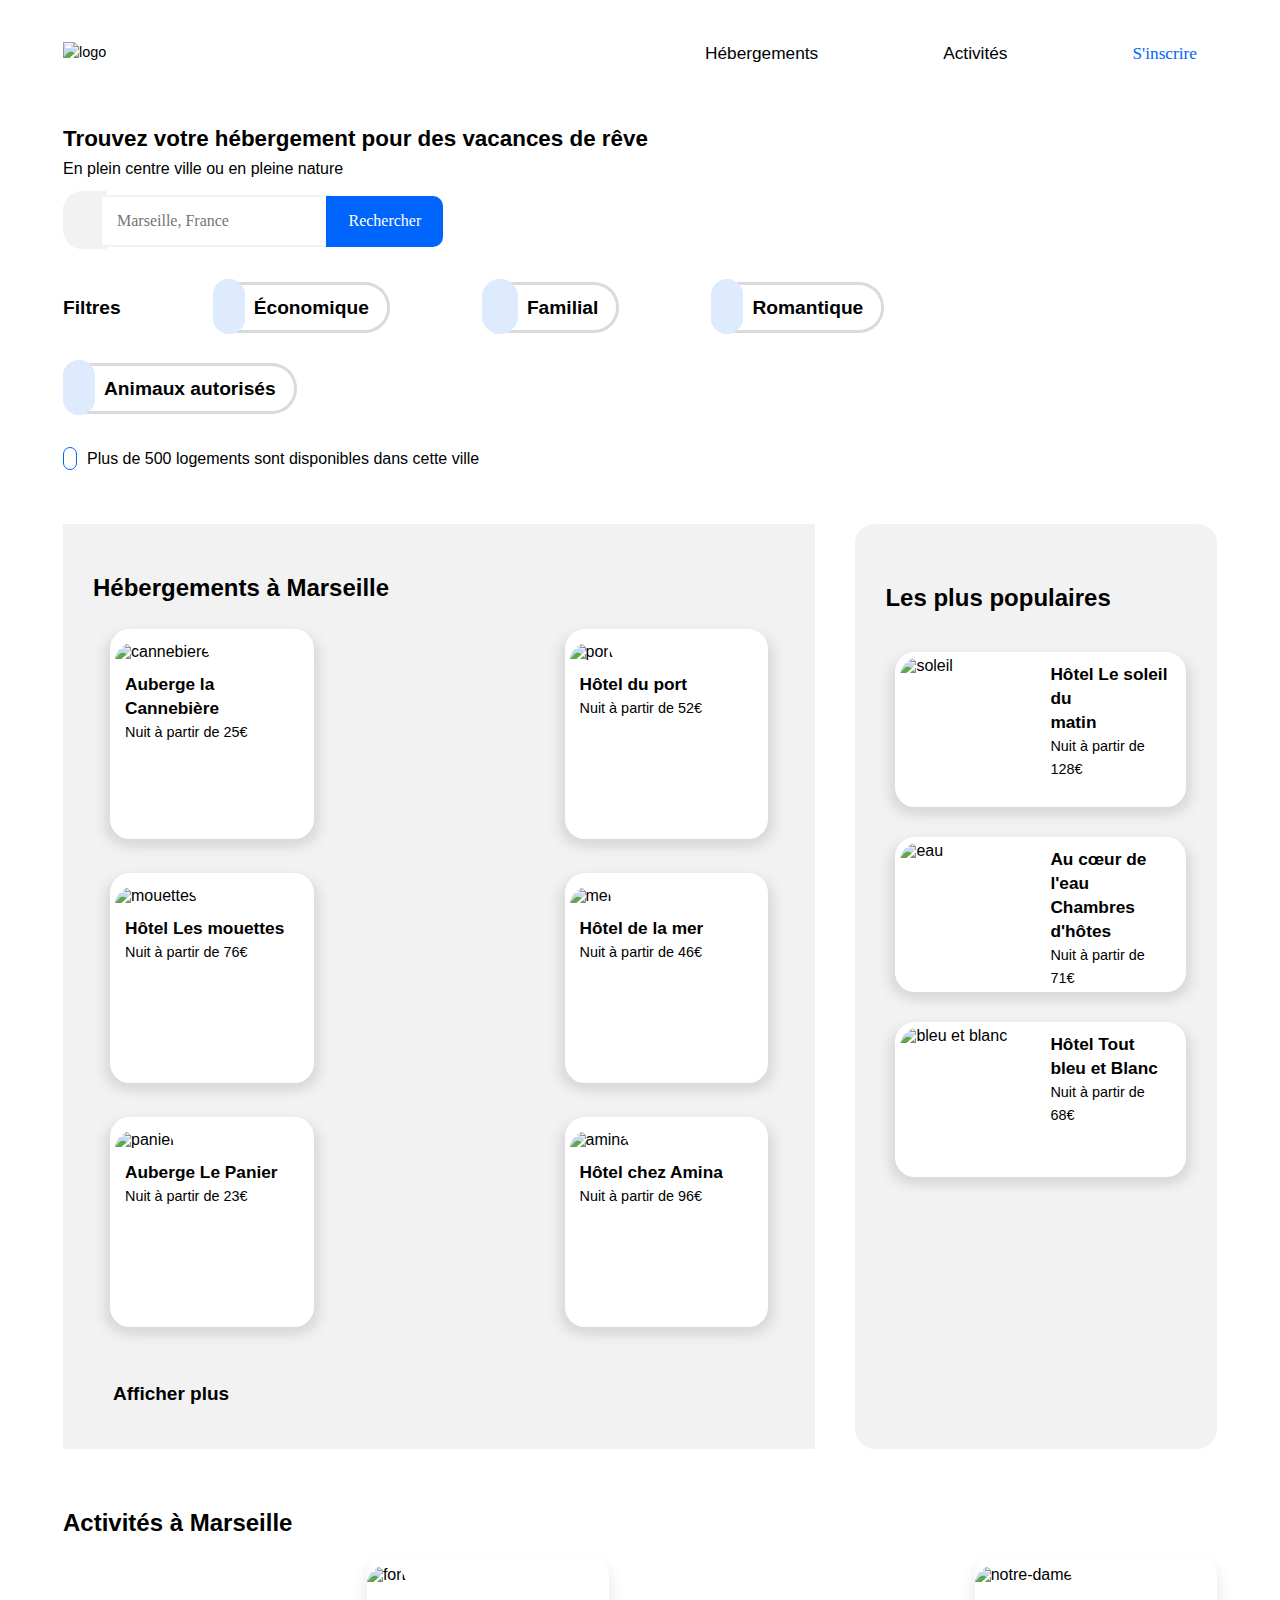
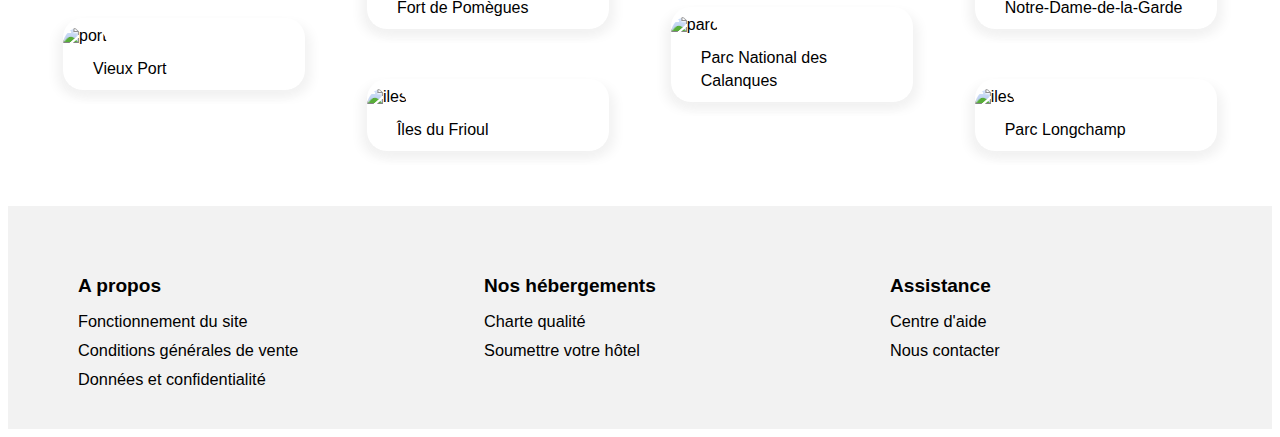
==== commit 824a6ef1: "Merge branch 'desktop'" ====
--- a/reservia.html
+++ b/reservia.html
@@ -2,17 +2,32 @@
 <html lang="fr">
     <head>
         <meta charset="utf-8" />
-        <!--Language-->
+
+        <!--Viewport-->
+        <meta name="viewport" content="width=device-width, initial-scale=1.0, user-scalable=no">
+
+        <!--Metadescription-->
+        <meta name="description" content="Vous cherchez le lieu parfait pour passer les meilleures vacances de votre vie ? Reservia est là pour vous !">
+        
         <!--lien fichier CSS-->
         <link rel="stylesheet" href="reservia.css" />
-        <!--lien font awsome pour les icones-->
+        
+        <!--Language-->
+        <html lang="fr"></html>
+        
+        <!--link font awsome for icons-->
         <script src="https://kit.fontawesome.com/f8ffac71bf.js" crossorigin="anonymous"></script>
+        
+        <!--Favicon-->
+        <link rel="shortcut icon" type="image/png" href="favicon.png" />
+        
+        <!--Titre-->
         <title>Reservia</title>
     </head>
 
     <body>
 
-        <!-- HEADER: titre + navigation + formulaire de recherche et filtres-->
+        <!-- HEADER: Title + nav + research form and filters-->
 
         <header>
             
@@ -67,11 +82,11 @@
 
         </header>
 
-        <!--MAIN: partie principale de la page, Hébergements + Populaires + Activités-->
+        <!--MAIN: main part, accomodations + Popular + Activities-->
 
         <main>
 
-            <!--Première section: Hébergements + Populaires-->
+            <!--First section: accomodations + popular-->
 
             <section>
 
@@ -88,81 +103,87 @@
                         <div class="hab-conteneur">
 
                             <a href="" title="Découvrez le logement">
-                                <p><img class="pic" src="images/hebergements/marcus-loke-WQJvWU_HZFo-unsplash.jpg" alt="cannebiere" /></p>
-                                <p class="pic-text">
-                                    <strong>Auberge la Cannebière</strong><br />
-                                    Nuit à partir de 25€<br />
-                                    <i class="fas fa-star blue"></i>
-                                    <i class="fas fa-star blue"></i>
-                                    <i class="fas fa-star blue"></i>
-                                    <i class="fas fa-star blue"></i>
-                                    <i class="fas fa-star gray"></i>
-                                </p>
-                            </a>
-                            
-                            <a href="" title="Découvrez le logement">
-                                <p><img class="pic" src="images/hebergements/fred-kleber-gTbaxaVLvsg-unsplash.jpg" alt="port" /></p>
-                                <p class="pic-text">
-                                    <strong>Hôtel du port</strong><br />
-                                    Nuit à partir de 52€<br />
-                                    <i class="fas fa-star blue"></i>
-                                    <i class="fas fa-star blue"></i>
-                                    <i class="fas fa-star blue"></i>
-                                    <i class="fas fa-star blue"></i>
-                                    <i class="fas fa-star blue"></i>
-                                </p>
-                            </a>
-                            
-                            <a href="" title="Découvrez le logement">
-                                <p><img class="pic" src="images/hebergements/reisetopia-B8WIgxA_PFU-unsplash.jpg" alt="mouettes" /></p>
-                                <p class="pic-text">
-                                    <strong>Hôtel Les mouettes</strong><br />
-                                    Nuit à partir de 76€<br />
-                                    <i class="fas fa-star blue"></i>
-                                    <i class="fas fa-star blue"></i>
-                                    <i class="fas fa-star blue"></i>
-                                    <i class="fas fa-star blue"></i>
-                                    <i class="fas fa-star gray"></i>
-                                </p>
-                            </a>
-                            
-                            <a href="" title="Découvrez le logement">
-                                <p><img class="pic" src="images/hebergements/annie-spratt-Eg1qcIitAuA-unsplash.jpg" alt="mer" /></p>
-                                <p class="pic-text">
-                                    <strong>Hôtel de la mer</strong><br />
-                                    Nuit à partir de 46€<br />
-                                    <i class="fas fa-star blue"></i>
-                                    <i class="fas fa-star blue"></i>
-                                    <i class="fas fa-star blue"></i>
-                                    <i class="fas fa-star gray"></i>
-                                    <i class="fas fa-star gray"></i>
-                                </p>
-                            </a>
-                            
-                            <a href="" title="Découvrez le logement">
-                                <p><img class="pic" src="images/hebergements/nicate-lee-kT-ZyaiwBe0-unsplash.jpg" alt="panier" /></p>
-                                <p class="pic-text">
-                                    <strong>Auberge Le Panier</strong><br />
-                                    Nuit à partir de 23€<br />
-                                    <i class="fas fa-star blue"></i>
-                                    <i class="fas fa-star blue"></i>
-                                    <i class="fas fa-star blue"></i>
-                                    <i class="fas fa-star blue"></i>
-                                    <i class="fas fa-star gray"></i>
-                                </p>
-                            </a>
-                            
-                            <a href="" title="Découvrez le logement">
-                                <p><img class="pic" src="images/hebergements/febrian-zakaria-M6S1WvfW68A-unsplash.jpg" alt="amina" /></p>
-                                <p class="pic-text">
-                                    <strong>Hôtel chez Amina</strong><br />
-                                    Nuit à partir de 96€<br />
-                                    <i class="fas fa-star blue"></i>
-                                    <i class="fas fa-star blue"></i>
-                                    <i class="fas fa-star blue"></i>
-                                    <i class="fas fa-star blue"></i>
-                                    <i class="fas fa-star blue"></i>
-                                </p>
+                                <figure><img class="pic" src="images/hebergements/marcus-loke-WQJvWU_HZFo-unsplash.jpg" alt="cannebiere" />
+                                    <figcaption class="pic-text">
+                                        <strong>Auberge la Cannebière</strong><br />
+                                        Nuit à partir de 25€<br />
+                                        <i class="fas fa-star blue"></i>
+                                        <i class="fas fa-star blue"></i>
+                                        <i class="fas fa-star blue"></i>
+                                        <i class="fas fa-star blue"></i>
+                                        <i class="fas fa-star gray"></i>
+                                    </figcaption>
+                                </figure>
+                            </a>
+                            
+                            <a href="" title="Découvrez le logement">
+                                <figure><img class="pic" src="images/hebergements/fred-kleber-gTbaxaVLvsg-unsplash.jpg" alt="port" />
+                                    <figcaption class="pic-text">
+                                        <strong>Hôtel du port</strong><br />
+                                        Nuit à partir de 52€<br />
+                                        <i class="fas fa-star blue"></i>
+                                        <i class="fas fa-star blue"></i>
+                                        <i class="fas fa-star blue"></i>
+                                        <i class="fas fa-star blue"></i>
+                                        <i class="fas fa-star blue"></i>
+                                    </figcaption>
+                                </figure>
+                            </a>
+                            
+                            <a href="" title="Découvrez le logement">
+                                <figure><img class="pic" src="images/hebergements/reisetopia-B8WIgxA_PFU-unsplash.jpg" alt="mouettes" />
+                                    <figcaption class="pic-text">
+                                        <strong>Hôtel Les mouettes</strong><br />
+                                        Nuit à partir de 76€<br />
+                                        <i class="fas fa-star blue"></i>
+                                        <i class="fas fa-star blue"></i>
+                                        <i class="fas fa-star blue"></i>
+                                        <i class="fas fa-star blue"></i>
+                                        <i class="fas fa-star gray"></i>
+                                    </figcaption>
+                                </figure>
+                            </a>
+                            
+                            <a href="" title="Découvrez le logement">
+                                <figure><img class="pic" src="images/hebergements/annie-spratt-Eg1qcIitAuA-unsplash.jpg" alt="mer" />
+                                    <figcaption class="pic-text">
+                                        <strong>Hôtel de la mer</strong><br />
+                                        Nuit à partir de 46€<br />
+                                        <i class="fas fa-star blue"></i>
+                                        <i class="fas fa-star blue"></i>
+                                        <i class="fas fa-star blue"></i>
+                                        <i class="fas fa-star gray"></i>
+                                        <i class="fas fa-star gray"></i>
+                                    </figcaption>
+                                </figure>
+                            </a>
+                            
+                            <a href="" title="Découvrez le logement">
+                                <figure><img class="pic" src="images/hebergements/nicate-lee-kT-ZyaiwBe0-unsplash.jpg" alt="panier" />
+                                    <figcaption class="pic-text">
+                                        <strong>Auberge Le Panier</strong><br />
+                                        Nuit à partir de 23€<br />
+                                        <i class="fas fa-star blue"></i>
+                                        <i class="fas fa-star blue"></i>
+                                        <i class="fas fa-star blue"></i>
+                                        <i class="fas fa-star blue"></i>
+                                        <i class="fas fa-star gray"></i>
+                                    </figcaption>
+                                </figure>
+                            </a>
+                            
+                            <a href="" title="Découvrez le logement">
+                                <figure><img class="pic" src="images/hebergements/febrian-zakaria-M6S1WvfW68A-unsplash.jpg" alt="amina" />
+                                    <figcaption class="pic-text">
+                                        <strong>Hôtel chez Amina</strong><br />
+                                        Nuit à partir de 96€<br />
+                                        <i class="fas fa-star blue"></i>
+                                        <i class="fas fa-star blue"></i>
+                                        <i class="fas fa-star blue"></i>
+                                        <i class="fas fa-star blue"></i>
+                                        <i class="fas fa-star blue"></i>
+                                    </figcaption>
+                                </figure>
                             </a>
                             
                         </div>
@@ -181,45 +202,48 @@
                         </div>
 
                         <a href="" title="Découvrez le lieu">
-                            <p><img class="pic2" src="images/hebergements/emile-guillemot-Bj_rcSC5XfE-unsplash.jpg" alt="soleil" /></p>
-                            <p class="pop1-text">
-                                <strong>Hôtel Le soleil du <br />matin</strong><br />
-                                Nuit à partir de 128€</p>
-                            <p class="pop1-text">
-                                <i class="fas fa-star blue"></i>
-                                <i class="fas fa-star blue"></i>
-                                <i class="fas fa-star blue"></i>
-                                <i class="fas fa-star blue"></i>
-                                <i class="fas fa-star blue"></i>
-                            </p>
+                            <figure><img class="pic2" src="images/hebergements/emile-guillemot-Bj_rcSC5XfE-unsplash.jpg" alt="soleil" />
+                                <figcaption class="text">
+                                    <strong>Hôtel Le soleil du <br />matin</strong><br />
+                                    Nuit à partir de 128€
+                                    <br />
+                                    <i class="fas fa-star blue2"></i>
+                                    <i class="fas fa-star blue2"></i>
+                                    <i class="fas fa-star blue2"></i>
+                                    <i class="fas fa-star blue2"></i>
+                                    <i class="fas fa-star blue2"></i>
+                                </figcaption>
+                            </figure>
                         </a>
 
                         <a href="" title="Découvrez le lieu">
-                            <p><img class="pic2" src="images/hebergements/aw-creative-VGs8z60yT2c-unsplash.jpg" alt="eau" /></p>
-                            <p class="pop1-text">
-                                <strong>Au cœur de l'eau <br />Chambres d'hôtes</strong><br />
-                                Nuit à partir de 71€</p>
-                            <p class="pop1-text">
-                                <i class="fas fa-star blue"></i>
-                                <i class="fas fa-star blue"></i>
-                                <i class="fas fa-star blue"></i>
-                                <i class="fas fa-star blue"></i>
-                                <i class="fas fa-star gray"></i>
-                            </p>
+                            <figure><img class="pic2" src="images/hebergements/aw-creative-VGs8z60yT2c-unsplash.jpg" alt="eau" />
+                                <figcaption class="text">
+                                    <strong>Au cœur de l'eau Chambres d'hôtes</strong><br />
+                                    Nuit à partir de 71€
+                                    <br />
+                                    <i class="fas fa-star blue2"></i>
+                                    <i class="fas fa-star blue2"></i>
+                                    <i class="fas fa-star blue2"></i>
+                                    <i class="fas fa-star blue2"></i>
+                                    <i class="fas fa-star gray2"></i>
+                                </figcaption>
+                            </figure>
                         </a>
 
                         <a href="" title="Découvrez le lieu">
-                            <p><img class="pic2" src="images/hebergements/febrian-zakaria-sjvU0THccQA-unsplash.jpg" alt="bleu et blanc" /></p>
-                            <p class="pop1-text">
-                                <strong>Hôtel Tout bleu et <br />Blanc</strong><br />
-                                Nuit à partir de 68€</p>
-                            <p class="pop1-text">
-                                <i class="fas fa-star blue"></i>
-                                <i class="fas fa-star blue"></i>
-                                <i class="fas fa-star blue"></i>
-                                <i class="fas fa-star blue"></i>
-                                <i class="fas fa-star gray"></i>
-                            </p>
+                            <figure><img class="pic2" src="images/hebergements/febrian-zakaria-sjvU0THccQA-unsplash.jpg" alt="bleu et blanc" />
+                                <figcaption class="text">
+                                    <strong>Hôtel Tout bleu et Blanc</strong><br />
+                                    Nuit à partir de 68€
+                                    <br />
+                                    <i class="fas fa-star blue2"></i>
+                                    <i class="fas fa-star blue2"></i>
+                                    <i class="fas fa-star blue2"></i>
+                                    <i class="fas fa-star blue2"></i>
+                                    <i class="fas fa-star gray2"></i>
+                                </figcaption>
+                            </figure>
                         </a>
 
                     </aside>
@@ -228,7 +252,7 @@
 
             </section>
 
-            <!--Seconde section: Activités-->
+            <!--Second section: Activities-->
 
             <section>
 
@@ -236,38 +260,62 @@
 
                 <div class="section2">
 
-                    <div class="act1"><a href="" title="Découvrez l'activité">
-                        <p><img class="pic3" src="images/activites/reno-laithienne-QUgJhdY5Fyk-unsplash.jpg" alt="port" /></p>
-                        <p class="p-act">Vieux Port</p>
-                    </a></div>
+                    <div class="act1">
+                        <a href="" title="Découvrez l'activité">
+                            <figure>
+                                <img class="pic3" src="images/activites/reno-laithienne-QUgJhdY5Fyk-unsplash.jpg" alt="port" />
+                                <figcaption class="p-act">Vieux Port</figcaption>
+                            </figure>
+                        </a>
+                    </div>
 
                     <div class="column2">
-                        <div class="act2"><a href="" title="Découvrez l'activité">
-                            <p><img class="pic4" src="images/activites/paul-hermann-QFTrLdQIRhI-unsplash.jpg" alt="fort" /></p>
-                            <p class="p-act">Fort de Pomègues</p>
-                        </a></div>
-
-                        <div class="act3"><a href="" title="Découvrez l'activité">
-                            <p><img class="pic5" src="images/activites/kevin-hikari-rV_Qd1l-VXg-unsplash.jpg" alt="iles" /></p>
-                            <p class="p-act">Îles du Frioul</p>
-                        </a></div>
+                        <div class="act2">
+                            <a href="" title="Découvrez l'activité">
+                                <figure>
+                                    <img class="pic4" src="images/activites/paul-hermann-QFTrLdQIRhI-unsplash.jpg" alt="fort" />
+                                    <figcaption class="p-act">Fort de Pomègues</figcaption>
+                                </figure>
+                            </a>
+                        </div>
+
+                        <div class="act3">
+                            <a href="" title="Découvrez l'activité">
+                                <figure>
+                                    <img class="pic5" src="images/activites/kevin-hikari-rV_Qd1l-VXg-unsplash.jpg" alt="iles" />
+                                    <figcaption class="p-act">Îles du Frioul</figcaption>
+                                </figure>
+                            </a>
+                        </div>
                     </div>
 
-                    <div class="act4"><a href="" title="Découvrez l'activité">
-                        <p><img class="pic6" src="images/activites/kilyan-sockalingum-NR8-cBCN3aI-unsplash.jpg" alt="parc" /></p>
-                        <p class="p-act">Parc National des Calanques</p>
-                    </a></div>
+                    <div class="act4">
+                        <a href="" title="Découvrez l'activité">
+                            <figure>
+                                <img class="pic6" src="images/activites/kilyan-sockalingum-NR8-cBCN3aI-unsplash.jpg" alt="parc" />
+                                <figcaption class="p-act">Parc National des Calanques</figcaption>
+                            </figure>
+                        </a>
+                    </div>
 
                     <div class="column4">
-                        <div class="act5"><a href="" title="Découvrez l'activité">
-                            <p><img class="pic7" src="images/activites/florian-wehde-xW9e8gdotxI-unsplash.jpg" alt="notre-dame" /></p>
-                            <p class="p-act">Notre-Dame-de-la-Garde</p>
-                        </a></div>
-
-                        <div class="act6"><a href="" title="Découvrez l'activité">
-                            <p><img class="pic8" src="images/activites/lena-paulin-wH2-EJoDcV0-unsplash.jpg" alt="iles" /></p>
-                            <p class="p-act">Parc Longchamp</p>
-                        </a></div>
+                        <div class="act5">
+                            <a href="" title="Découvrez l'activité">
+                                <figure>
+                                    <img class="pic7" src="images/activites/florian-wehde-xW9e8gdotxI-unsplash.jpg" alt="notre-dame" />
+                                    <figcaption class="p-act">Notre-Dame-de-la-Garde</figcaption>
+                                </figure>
+                            </a>
+                        </div>
+
+                        <div class="act6">
+                            <a href="" title="Découvrez l'activité">
+                                <figure>
+                                    <img class="pic8" src="images/activites/lena-paulin-wH2-EJoDcV0-unsplash.jpg" alt="iles" />
+                                    <figcaption class="p-act">Parc Longchamp</figcaption>
+                                </figure>
+                            </a>
+                        </div>
                     </div>                   
 
                 </div>
@@ -276,7 +324,7 @@
 
         </main>
 
-        <!--Footer: Informations de bas de page-->
+        <!--Footer-->
 
         <footer>
 
--- a/reservia.css
+++ b/reservia.css
@@ -42,6 +42,20 @@
 {
     color: #dadada;
     font-size: 0.85em;
+}
+
+.fas.fa-star.blue2
+{
+    color:#0065FC;
+    font-size: 0.85em;
+    margin-top: 45px;
+}
+
+.fas.fa-star.gray2
+{
+    color: #dadada;
+    font-size: 0.85em;
+    margin-top: 45px;
 }
 
 .invisible
@@ -398,6 +412,21 @@
     margin: 55px;
 }
 
+figure
+{
+    width: 100%;
+    height: 100%;
+    margin: 13px 0 0 0;
+}
+
+figcaption
+{
+    font-size: 0.9em;
+    padding-top: 8px;
+    line-height: 23px;
+    margin: 0 10px 10px 10px;
+}
+
 /*Section 1*/
 
 .section1
@@ -408,11 +437,6 @@
 }
 
 /*Hébergements*/
-
-.pic-text
-{
-    margin: 0 10px 10px 10px;
-}
 
 article
 {
@@ -420,7 +444,7 @@
     padding: 30px 30px 30px 30px;
     background-color: #F2F2F2;
     margin-right: 40px;
-    border-radius: 20px;
+    border-radius: 20x;
 }
 
 .hab-conteneur
@@ -467,12 +491,14 @@
     border-radius: 20px 0 0 20px ;
     overflow: hidden;
     object-fit: cover;
-    margin-top: 3px;
-}
-
-.pop1-text
-{
-    margin-left: -30px;
+    margin-top: -13px;
+    margin-right: 20px;
+    float: left;
+}
+
+figcaption[class="text"]
+{
+    margin-top: -15px;
 }
 
 /*Section 2*/
@@ -510,7 +536,6 @@
 .act1
 {
     width: 21%;
-    height: 445px;
     border-radius: 20px;
     box-shadow: 6px 6px 12px #F2F2F2, -6px 6px 12px #F2F2F2;
     transition: transform .3s; /* Animation */
@@ -534,9 +559,8 @@
 .act2
 {
     width: 100%;
-    height: 240px;
-    border-radius: 20px;
-    margin-bottom: 20px;
+    border-radius: 20px;
+    margin-bottom: 25px;
     box-shadow: 6px 6px 12px #F2F2F2, -6px 6px 12px #F2F2F2;
     transition: transform .2s; /* Animation */
 }
@@ -559,9 +583,8 @@
 .act3
 {
     width: 100%;
-    height: 165px;
-    border-radius: 20px;
-    margin-top: 20px;
+    border-radius: 20px;
+    margin-top: 25px;
     box-shadow: 6px 6px 12px #F2F2F2, -6px 6px 12px #F2F2F2;
     transition: transform .2s; /* Animation */
 }
@@ -609,7 +632,7 @@
 {
     width: 100%;
     border-radius: 20px;
-    margin-bottom: 20px;
+    margin-bottom: 25px;
     box-shadow: 6px 6px 12px #F2F2F2, -6px 6px 12px #F2F2F2;
     transition: transform .2s; /* Animation */
 }
@@ -633,7 +656,7 @@
 {
     width: 100%;
     border-radius: 20px;
-    margin-top: 20px;
+    margin-top: 25px;
     box-shadow: 6px 6px 12px #F2F2F2, -6px 6px 12px #F2F2F2;
     transition: transform .2s; /* Animation */
 }
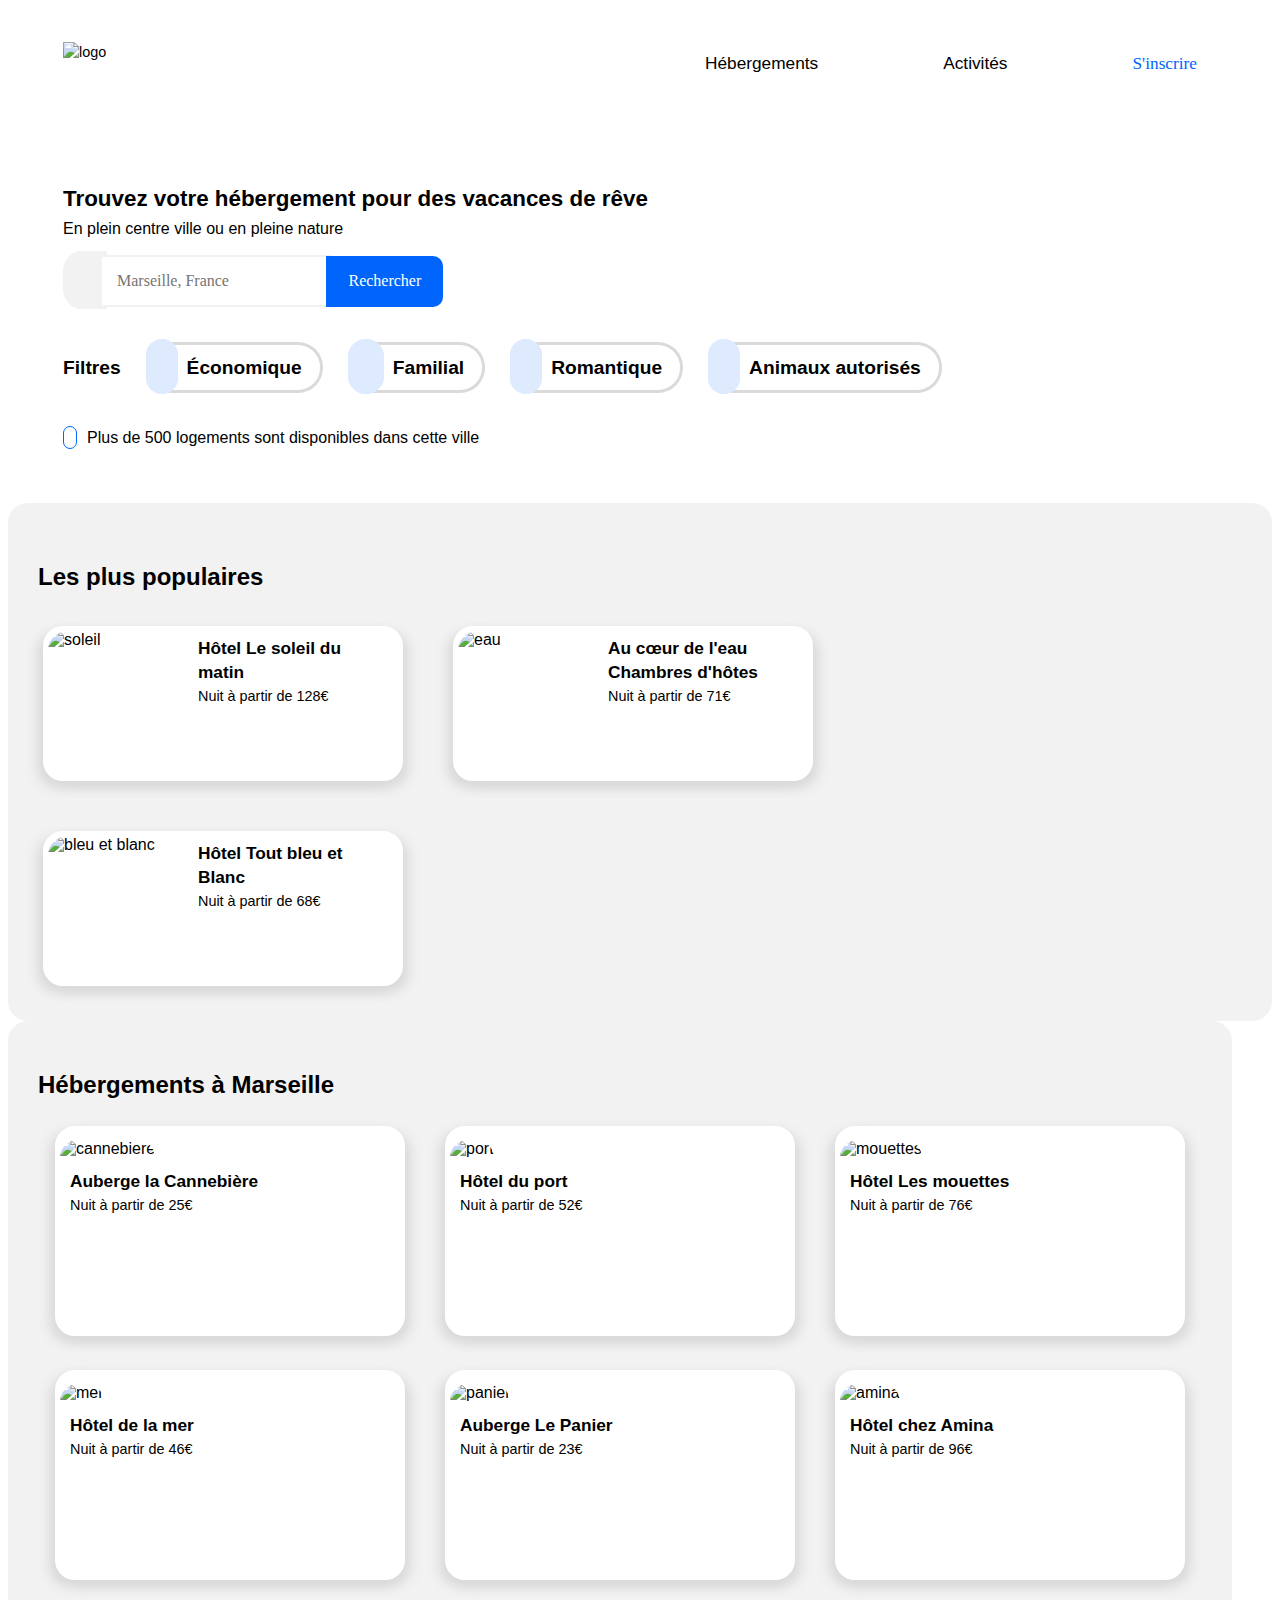
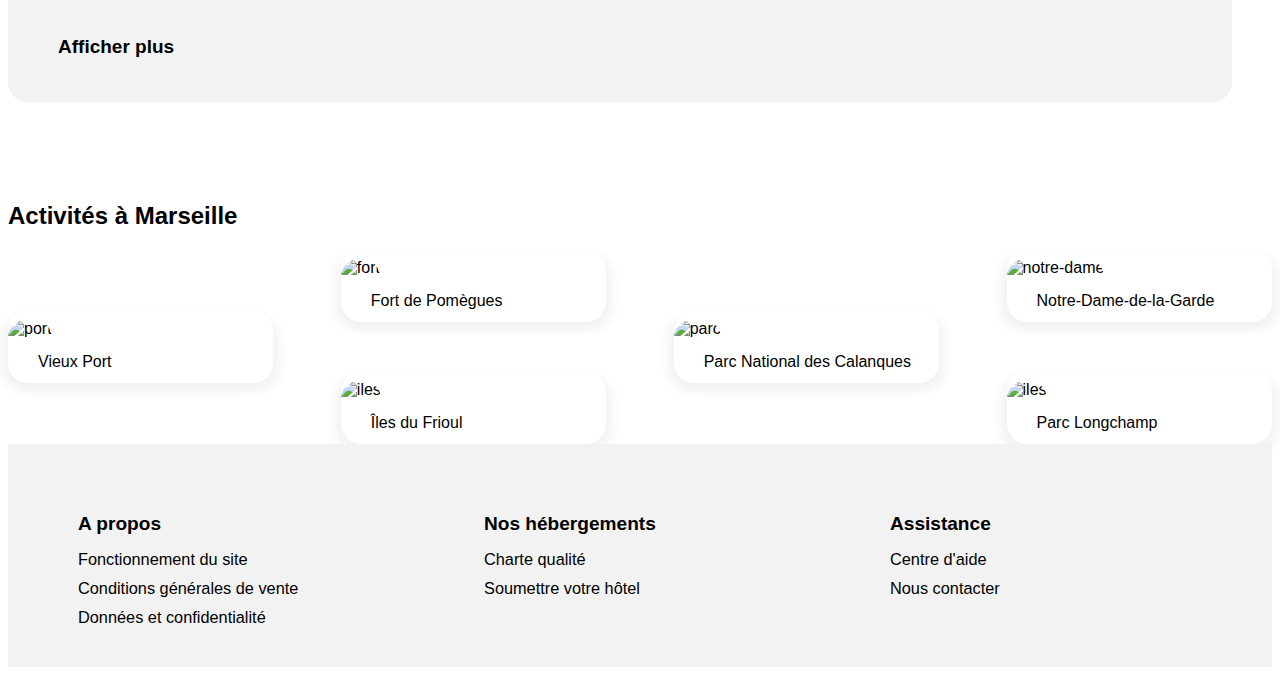
==== commit b6efbb3c: "Responsive header" ====
--- a/reservia.html
+++ b/reservia.html
@@ -42,7 +42,7 @@
                         <li><a href="#hab-ancre" title="Téléportez-vous">Hébergements</a></li>
                         <li><a href="#act-ancre" title="Téléportez-vous">Activités</a></li>
                         <li><a href="" title="Inscrivez-vous">S'inscrire</a></li>
-                    </ul>  
+                    </ul>
                 </nav>
 
 
@@ -61,14 +61,15 @@
                         <p>
                             <i class="fas fa-map-marker-alt"></i>
                             <input type="search" name="lieu" id="lieu" placeholder="Marseille, France" />
-                            <input type="submit" value="Rechercher" />
+                            <input id="rechercher" type="submit" value="Rechercher" />
+                            <button name="loupe"><i class="fas fa-search"></i></button>
                         </p>
                     </form>
                 </div>
 
                 <!--Filtres-->
                 <ul>
-                    <li><b>Filtres</b></li>
+                    <li><span class="ft"><b>Filtres</b></li>
                     <li><a href="" title="Filtrez votre recherche"><i class="fas fa-money-bill-wave"></i><b>Économique</b></a></li>
                     <li><a href="" title="Filtrez votre recherche"><i class="fas fa-child"></i><b>Familial</b></a></li>
                     <li><a href="" title="Filtrez votre recherche"><i class="fas fa-heart"></i><b>Romantique</b></a></li>
@@ -201,50 +202,54 @@
                             <i class="fas fa-chart-line"></i>
                         </div>
 
-                        <a href="" title="Découvrez le lieu">
-                            <figure><img class="pic2" src="images/hebergements/emile-guillemot-Bj_rcSC5XfE-unsplash.jpg" alt="soleil" />
-                                <figcaption class="text">
-                                    <strong>Hôtel Le soleil du <br />matin</strong><br />
-                                    Nuit à partir de 128€
-                                    <br />
-                                    <i class="fas fa-star blue2"></i>
-                                    <i class="fas fa-star blue2"></i>
-                                    <i class="fas fa-star blue2"></i>
-                                    <i class="fas fa-star blue2"></i>
-                                    <i class="fas fa-star blue2"></i>
-                                </figcaption>
-                            </figure>
-                        </a>
-
-                        <a href="" title="Découvrez le lieu">
-                            <figure><img class="pic2" src="images/hebergements/aw-creative-VGs8z60yT2c-unsplash.jpg" alt="eau" />
-                                <figcaption class="text">
-                                    <strong>Au cœur de l'eau Chambres d'hôtes</strong><br />
-                                    Nuit à partir de 71€
-                                    <br />
-                                    <i class="fas fa-star blue2"></i>
-                                    <i class="fas fa-star blue2"></i>
-                                    <i class="fas fa-star blue2"></i>
-                                    <i class="fas fa-star blue2"></i>
-                                    <i class="fas fa-star gray2"></i>
-                                </figcaption>
-                            </figure>
-                        </a>
-
-                        <a href="" title="Découvrez le lieu">
-                            <figure><img class="pic2" src="images/hebergements/febrian-zakaria-sjvU0THccQA-unsplash.jpg" alt="bleu et blanc" />
-                                <figcaption class="text">
-                                    <strong>Hôtel Tout bleu et Blanc</strong><br />
-                                    Nuit à partir de 68€
-                                    <br />
-                                    <i class="fas fa-star blue2"></i>
-                                    <i class="fas fa-star blue2"></i>
-                                    <i class="fas fa-star blue2"></i>
-                                    <i class="fas fa-star blue2"></i>
-                                    <i class="fas fa-star gray2"></i>
-                                </figcaption>
-                            </figure>
-                        </a>
+                        <div class="pop-container">
+
+                            <a href="" title="Découvrez le lieu">
+                                <figure><img class="pic2" src="images/hebergements/emile-guillemot-Bj_rcSC5XfE-unsplash.jpg" alt="soleil" />
+                                    <figcaption class="text">
+                                        <strong>Hôtel Le soleil du <br />matin</strong><br />
+                                        Nuit à partir de 128€
+                                        <br />
+                                        <i class="fas fa-star blue2"></i>
+                                        <i class="fas fa-star blue2"></i>
+                                        <i class="fas fa-star blue2"></i>
+                                        <i class="fas fa-star blue2"></i>
+                                        <i class="fas fa-star blue2"></i>
+                                    </figcaption>
+                                </figure>
+                            </a>
+
+                            <a href="" title="Découvrez le lieu">
+                                <figure><img class="pic2" src="images/hebergements/aw-creative-VGs8z60yT2c-unsplash.jpg" alt="eau" />
+                                    <figcaption class="text">
+                                        <strong>Au cœur de l'eau Chambres d'hôtes</strong><br />
+                                        Nuit à partir de 71€
+                                        <br />
+                                        <i class="fas fa-star blue2"></i>
+                                        <i class="fas fa-star blue2"></i>
+                                        <i class="fas fa-star blue2"></i>
+                                        <i class="fas fa-star blue2"></i>
+                                        <i class="fas fa-star gray2"></i>
+                                    </figcaption>
+                                </figure>
+                            </a>
+
+                            <a href="" title="Découvrez le lieu">
+                                <figure><img class="pic2" src="images/hebergements/febrian-zakaria-sjvU0THccQA-unsplash.jpg" alt="bleu et blanc" />
+                                    <figcaption class="text">
+                                        <strong>Hôtel Tout bleu et Blanc</strong><br />
+                                        Nuit à partir de 68€
+                                        <br />
+                                        <i class="fas fa-star blue2"></i>
+                                        <i class="fas fa-star blue2"></i>
+                                        <i class="fas fa-star blue2"></i>
+                                        <i class="fas fa-star blue2"></i>
+                                        <i class="fas fa-star gray2"></i>
+                                    </figcaption>
+                                </figure>
+                            </a>
+
+                        </div>
 
                     </aside>
 
--- a/reservia.css
+++ b/reservia.css
@@ -132,7 +132,7 @@
 {
     width: 150px;
     font-style: normal;
-    align-self: flex-start;
+    align-self: flex-end;
     text-decoration: none;
     color: #0065FC;
     font-family: 'Raleway-bolder';
@@ -169,7 +169,7 @@
 {
     color: black;
     text-decoration: none;
-    width: 28%;
+    width: 230px;
     min-height: 200px;
     margin: 17px;
     background-color: white;
@@ -193,9 +193,9 @@
     flex-direction: column;
     flex-wrap: wrap;
     justify-content: space-around;
-    width: 90%;
+    width: 350px;
     height: 145px;
-    margin: 30px;
+    margin: 25px;
     background-color: white;
     border: solid white 5px;
     border-radius: 20px;
@@ -266,6 +266,7 @@
 
 .logo
 {
+    position: absolute;
     margin-top: 20px;
 }
 
@@ -273,19 +274,38 @@
 {
     display: flex;
     flex-wrap: wrap-reverse;
-}
-
-ul
+    justify-content: flex-end;
+    margin-top: 10px;
+    min-width: 100%;
+}
+
+nav ul
 {
     list-style-type: none;
     display: flex;
-    flex-wrap: wrap;
-    justify-content: space-between;
+    flex-wrap: wrap-reverse;
+    justify-content: flex-end;
     padding-left: 0;
     align-items: center;
     margin: 20px 0 20px 0;
 }
 
+nav ul li
+{
+    padding-bottom: 50px;
+}
+
+ul
+{
+    list-style-type: none;
+    display: flex;
+    flex-wrap: wrap;
+    justify-content: flex-start;
+    padding-left: 0;
+    align-items: center;
+    margin: 20px 0 20px 0;
+}
+
 li
 {
     padding-right: 25px;
@@ -295,7 +315,7 @@
 
 .header-main
 {
-    width: 70%;
+    width: 100%;
     line-height: 80px;
 }
 
@@ -323,32 +343,7 @@
     margin-right: -5px;
  }
 
- .custom-home-search input[type=submit]
- {
-    background: #0065FC;
-    border: 2px solid #0065FC;
-    color: white;
-    font-family: 'Raleway-bold';
-    font-size: 1em;
-    padding: 14px 20px 15px 20px;
-    border-radius: 0 10px 10px 0;
- }
-
- .custom-home-search input[type=submit]:hover
- {
-    background: #DEEBFF;
-    border: solid 2px #DEEBFF;
-    color: black;
-    transition: .3s;
- }
-
- .custom-home-search input[type=submit]:focus
-{
-    background: #DEEBFF;
-    border: #DEEBFF;
-    color: black;
-    transition: .3s;
-}
+
 
 /*Filter Icons*/
 
@@ -432,7 +427,7 @@
 .section1
 {
     display: flex;
-    flex-wrap: wrap;
+    flex-wrap: wrap-reverse;
     margin-top: 0;
 }
 
@@ -444,7 +439,7 @@
     padding: 30px 30px 30px 30px;
     background-color: #F2F2F2;
     margin-right: 40px;
-    border-radius: 20x;
+    border-radius: 20px;
 }
 
 .hab-conteneur
@@ -470,7 +465,7 @@
 
 aside
 {
-    width: 27%;
+    width: 28%;
     padding: 40px 40px 10px 10px;
     background-color: #F2F2F2;
     border-radius: 20px;
@@ -482,6 +477,13 @@
     justify-content: space-between;
     align-items: center;
     margin: 0 10px 0 20px;
+}
+
+.pop-container
+{
+    width: 100%;
+    display: flex;
+    flex-wrap: wrap;
 }
 
 .pic2
@@ -707,4 +709,161 @@
 footer li
 {
     padding-top: 10px;
+}
+
+/*Media Queries*/
+
+.custom-home-search input[id="rechercher"]
+{
+   background: #0065FC;
+   border: 2px solid #0065FC;
+   color: white;
+   font-family: 'Raleway-bold';
+   font-size: 1em;
+   padding: 14px 20px 15px 20px;
+   border-radius: 0 10px 10px 0;
+}
+
+.custom-home-search input[id="rechercher"]:hover
+{
+   background: #DEEBFF;
+   border: solid 2px #DEEBFF;
+   color: black;
+   transition: .3s;
+}
+
+.custom-home-search input[id="rechercher"]:focus
+{
+   background: #DEEBFF;
+   border: #DEEBFF;
+   color: black;
+   transition: .3s;
+}
+
+.custom-home-search button[name="loupe"]
+{
+    display: none;
+}
+
+@media all and (max-width: 1300px)
+{
+    main
+    {
+        margin: 0;
+    }
+    
+    article
+    {
+        width: 100%;
+        margin-bottom: 40px;
+    }
+
+    a[title="Découvrez le logement"]
+    {
+        width: 340px;
+    }
+
+    aside
+    {
+        width: 100%;
+    }
+}
+
+@media all and (max-width: 1100px)
+{
+
+    h1
+    {
+        font-size: 1.9em;
+        line-height: 40px;
+        margin-bottom: 20px;
+    }
+
+    .custom-home-search button[name="loupe"]
+    {
+        display: inline;
+        background: #0065FC;
+        border: 2px solid #0065FC;
+        color: white;
+        font-family: 'Raleway-bold';
+        font-size: 1em;
+        padding: 14px 20px 15px 20px;
+        border-radius: 0 10px 10px 0;
+    }
+
+    .custom-home-search button[name="loupe"]:hover
+    {
+        background: #DEEBFF;
+        border: solid 2px #DEEBFF;
+        color: black;
+        transition: .3s;
+    }
+
+    .custom-home-search button[name="loupe"]:focus
+    {
+        background: #DEEBFF;
+        border: #DEEBFF;
+        color: black;
+        transition: .3s;
+    }
+
+    .custom-home-search input[id="rechercher"]
+    {
+        display: none;
+    }
+
+    /*Header*/ 
+
+    body
+    {
+        margin: 0;
+    }
+
+    header
+    {
+        margin-left: 20px;
+    }
+
+    nav
+    {
+        display: flex;
+        flex-wrap: wrap-reverse;
+        width: 100%;
+        margin-left: -60px;
+        padding-left: 60px;
+    }
+
+    a[title="Inscrivez-vous"]
+    {
+        width: 100%;
+        
+    }
+
+    a[title="Téléportez-vous"]
+    {
+        width: 50%;
+        border-bottom: solid 3px #dadada;
+        margin-bottom: -50px;
+        margin-left: -40px;
+    }
+
+    a[title="Téléportez-vous"]:hover
+    {
+        border-top: none;
+        border-bottom: solid 3px #0065FC;
+        margin-bottom: -50px;
+        color: #0065FC;
+        text-align: center;
+        transition: .3s;
+    }
+
+    article
+    {
+        background-color: white;
+    }
+
+    span[class="ft"]
+    {
+        padding-right: 900px;
+    }
 }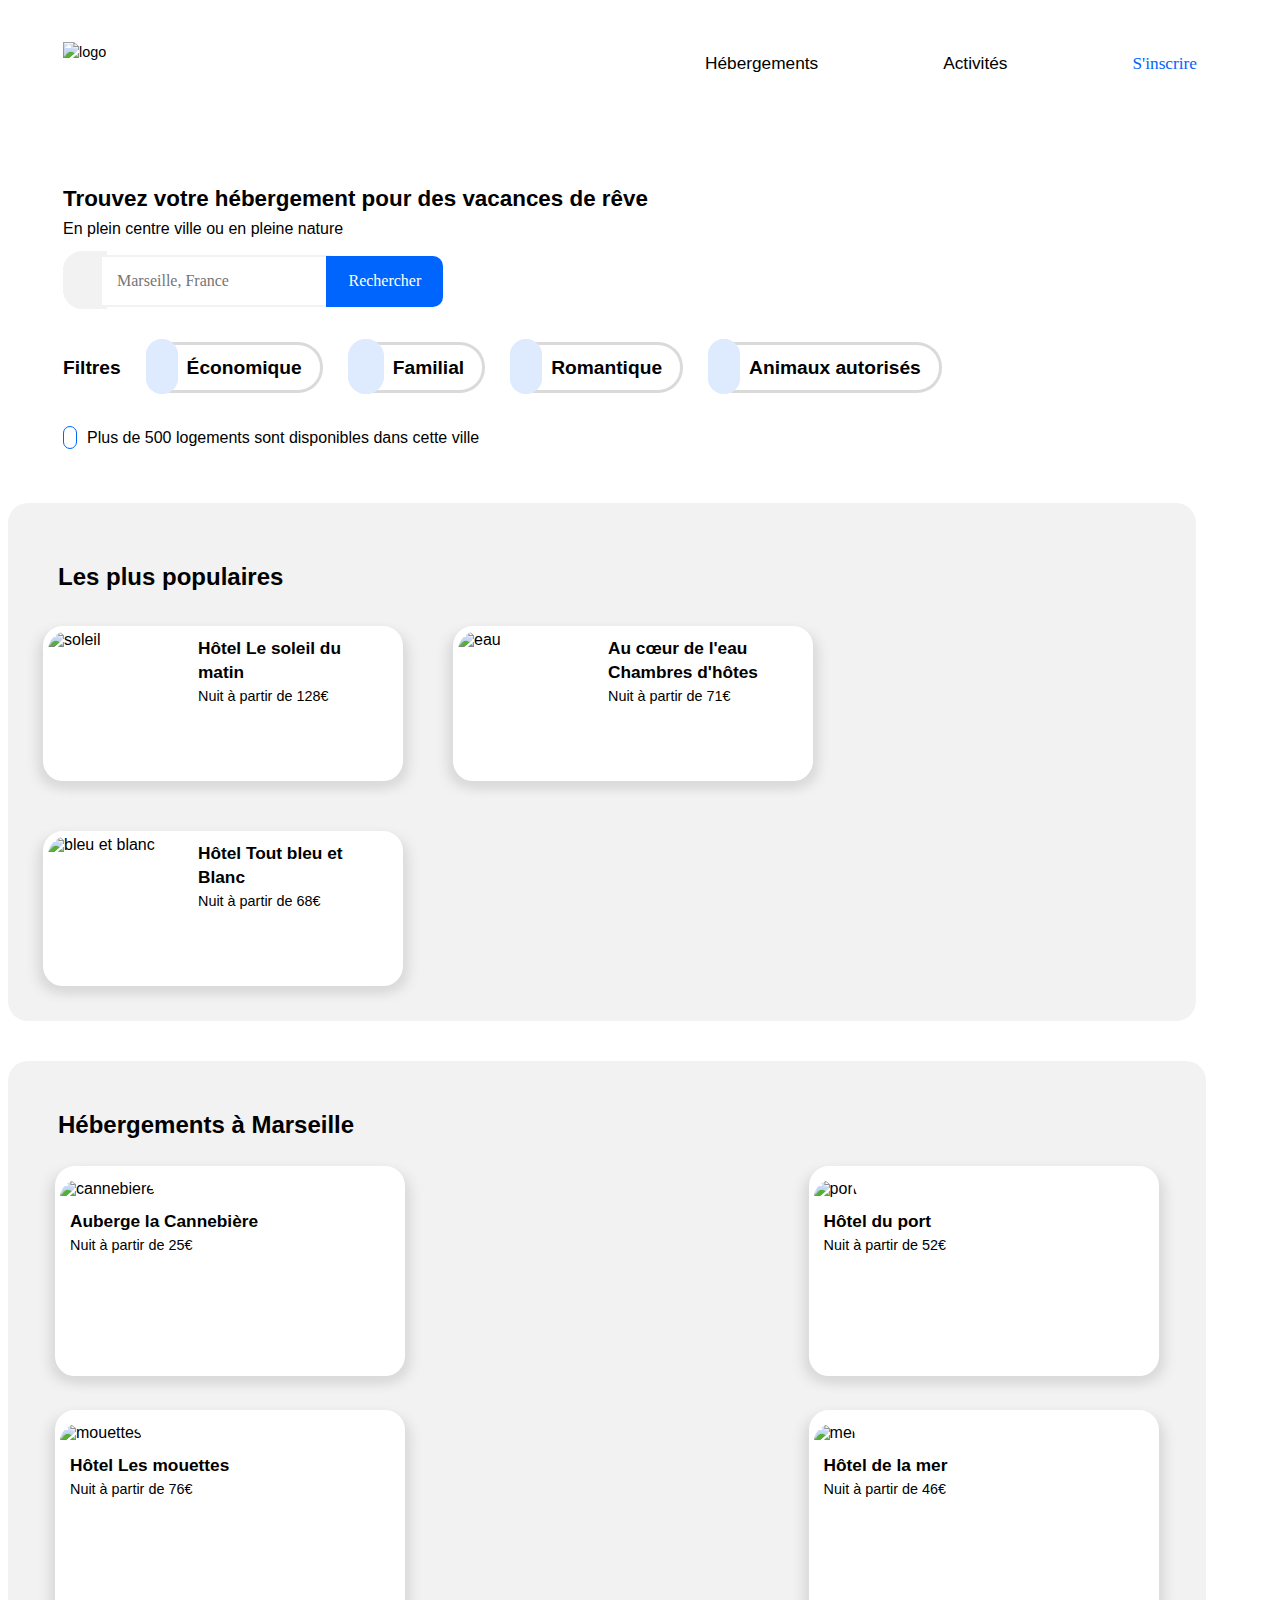
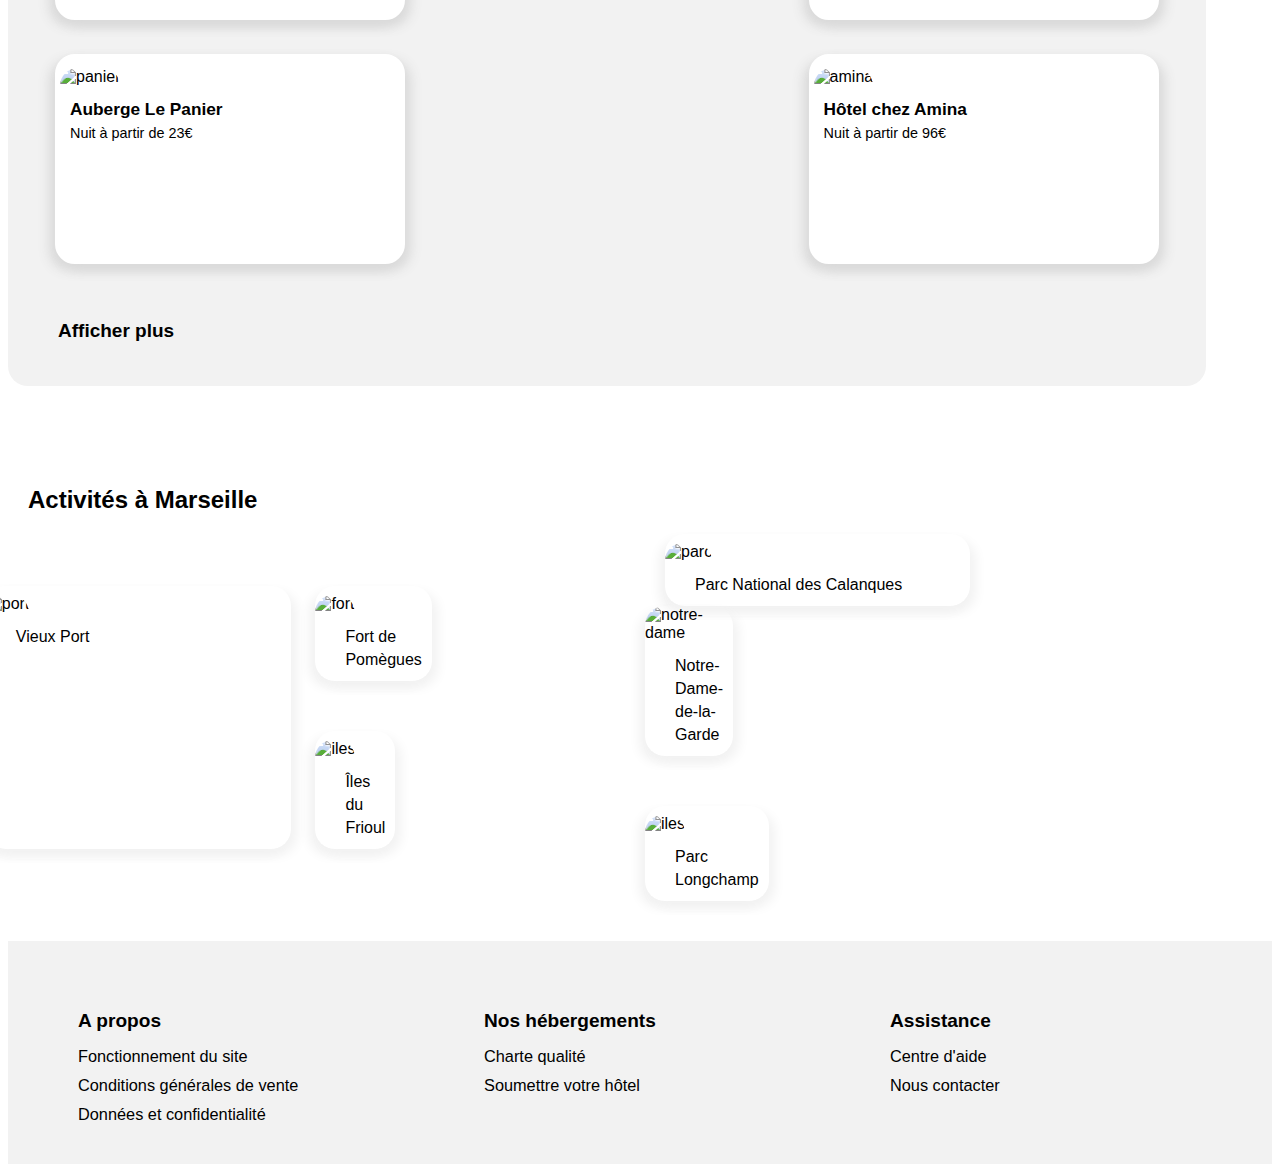
==== commit 3840cc04: "Modifications section 2 pour responsive + correction <head>" ====
--- a/reservia.html
+++ b/reservia.html
@@ -4,16 +4,13 @@
         <meta charset="utf-8" />
 
         <!--Viewport-->
-        <meta name="viewport" content="width=device-width, initial-scale=1.0, user-scalable=no">
+        <meta name="viewport" content="width=device-width, initial-scale=1.0, user-scalable=yes" />
 
         <!--Metadescription-->
-        <meta name="description" content="Vous cherchez le lieu parfait pour passer les meilleures vacances de votre vie ? Reservia est là pour vous !">
+        <meta name="description" content="Vous cherchez le lieu parfait pour passer les meilleures vacances de votre vie ? Reservia est là pour vous !" />
         
         <!--lien fichier CSS-->
         <link rel="stylesheet" href="reservia.css" />
-        
-        <!--Language-->
-        <html lang="fr"></html>
         
         <!--link font awsome for icons-->
         <script src="https://kit.fontawesome.com/f8ffac71bf.js" crossorigin="anonymous"></script>
@@ -69,7 +66,7 @@
 
                 <!--Filtres-->
                 <ul>
-                    <li><span class="ft"><b>Filtres</b></li>
+                    <li><span class="ft"><b>Filtres</b></span></li>
                     <li><a href="" title="Filtrez votre recherche"><i class="fas fa-money-bill-wave"></i><b>Économique</b></a></li>
                     <li><a href="" title="Filtrez votre recherche"><i class="fas fa-child"></i><b>Familial</b></a></li>
                     <li><a href="" title="Filtrez votre recherche"><i class="fas fa-heart"></i><b>Romantique</b></a></li>
@@ -265,63 +262,71 @@
 
                 <div class="section2">
 
-                    <div class="act1">
-                        <a href="" title="Découvrez l'activité">
-                            <figure>
-                                <img class="pic3" src="images/activites/reno-laithienne-QUgJhdY5Fyk-unsplash.jpg" alt="port" />
-                                <figcaption class="p-act">Vieux Port</figcaption>
-                            </figure>
-                        </a>
-                    </div>
-
-                    <div class="column2">
-                        <div class="act2">
+                    <div class="col12">
+
+                        <div class="act1">
                             <a href="" title="Découvrez l'activité">
                                 <figure>
-                                    <img class="pic4" src="images/activites/paul-hermann-QFTrLdQIRhI-unsplash.jpg" alt="fort" />
-                                    <figcaption class="p-act">Fort de Pomègues</figcaption>
-                                </figure>
-                            </a>
-                        </div>
-
-                        <div class="act3">
+                                    <img class="pic3" src="images/activites/reno-laithienne-QUgJhdY5Fyk-unsplash.jpg" alt="port" />
+                                    <figcaption class="p-act">Vieux Port</figcaption>
+                                </figure>
+                            </a>
+                        </div>
+
+                        <div class="column2">
+                            <div class="act2">
+                                <a href="" title="Découvrez l'activité">
+                                    <figure>
+                                        <img class="pic4" src="images/activites/paul-hermann-QFTrLdQIRhI-unsplash.jpg" alt="fort" />
+                                        <figcaption class="p-act">Fort de Pomègues</figcaption>
+                                    </figure>
+                                </a>
+                            </div>
+
+                            <div class="act3">
+                                <a href="" title="Découvrez l'activité">
+                                    <figure>
+                                        <img class="pic5" src="images/activites/kevin-hikari-rV_Qd1l-VXg-unsplash.jpg" alt="iles" />
+                                        <figcaption class="p-act">Îles du Frioul</figcaption>
+                                    </figure>
+                                </a>
+                            </div>
+                        </div>
+
+                    </div>
+
+                    <div class="col34">
+
+                        <div class="act4">
                             <a href="" title="Découvrez l'activité">
                                 <figure>
-                                    <img class="pic5" src="images/activites/kevin-hikari-rV_Qd1l-VXg-unsplash.jpg" alt="iles" />
-                                    <figcaption class="p-act">Îles du Frioul</figcaption>
-                                </figure>
-                            </a>
-                        </div>
+                                    <img class="pic6" src="images/activites/kilyan-sockalingum-NR8-cBCN3aI-unsplash.jpg" alt="parc" />
+                                    <figcaption class="p-act">Parc National des Calanques</figcaption>
+                                </figure>
+                            </a>
+                        </div>
+
+                        <div class="column4">
+                            <div class="act5">
+                                <a href="" title="Découvrez l'activité">
+                                    <figure>
+                                        <img class="pic7" src="images/activites/florian-wehde-xW9e8gdotxI-unsplash.jpg" alt="notre-dame" />
+                                        <figcaption class="p-act">Notre-Dame-de-la-Garde</figcaption>
+                                    </figure>
+                                </a>
+                            </div>
+
+                            <div class="act6">
+                                <a href="" title="Découvrez l'activité">
+                                    <figure>
+                                        <img class="pic8" src="images/activites/lena-paulin-wH2-EJoDcV0-unsplash.jpg" alt="iles" />
+                                        <figcaption class="p-act">Parc Longchamp</figcaption>
+                                    </figure>
+                                </a>
+                            </div>
+                        </div>  
+                    
                     </div>
-
-                    <div class="act4">
-                        <a href="" title="Découvrez l'activité">
-                            <figure>
-                                <img class="pic6" src="images/activites/kilyan-sockalingum-NR8-cBCN3aI-unsplash.jpg" alt="parc" />
-                                <figcaption class="p-act">Parc National des Calanques</figcaption>
-                            </figure>
-                        </a>
-                    </div>
-
-                    <div class="column4">
-                        <div class="act5">
-                            <a href="" title="Découvrez l'activité">
-                                <figure>
-                                    <img class="pic7" src="images/activites/florian-wehde-xW9e8gdotxI-unsplash.jpg" alt="notre-dame" />
-                                    <figcaption class="p-act">Notre-Dame-de-la-Garde</figcaption>
-                                </figure>
-                            </a>
-                        </div>
-
-                        <div class="act6">
-                            <a href="" title="Découvrez l'activité">
-                                <figure>
-                                    <img class="pic8" src="images/activites/lena-paulin-wH2-EJoDcV0-unsplash.jpg" alt="iles" />
-                                    <figcaption class="p-act">Parc Longchamp</figcaption>
-                                </figure>
-                            </a>
-                        </div>
-                    </div>                   
 
                 </div>
 
--- a/reservia.css
+++ b/reservia.css
@@ -76,6 +76,7 @@
 {
     font-family: 'Raleway-bolder', sans-serif;
     margin: 20px 0 10px 0;
+    padding-left: 20px;
 }
 
 h3
@@ -515,17 +516,38 @@
     width: 100%;
     display: flex;
     flex-wrap: wrap;
-    justify-content: space-between;
+    justify-content: center;
     align-items: center;
-}
-
-.column2
-{
-    width: 21%;
+    margin-left: 30px;
+}
+
+.col12
+{
+    width: 30%;
     display: flex;
     flex-wrap: wrap;
     justify-content: space-between;
     align-items: stretch;
+    margin-left: -300px;
+}
+
+.col34
+{
+    width: 30%;
+    display: flex;
+    flex-wrap: wrap;
+    justify-content: space-between;
+    align-items: stretch;
+    margin-left: 250px;
+}
+
+.column2
+{
+    width: 21%;
+    display: flex;
+    flex-wrap: wrap;
+    justify-content: space-between;
+    align-items: stretch;
 }
 
 .column4
@@ -533,24 +555,28 @@
     width: 21%;
     display: flex;
     flex-wrap: wrap;
+    justify-content: space-between;
+    align-items: stretch;
 }
 
 .act1
 {
-    width: 21%;
+    width: 305px;
     border-radius: 20px;
     box-shadow: 6px 6px 12px #F2F2F2, -6px 6px 12px #F2F2F2;
-    transition: transform .3s; /* Animation */
+    margin-right: 20px;
+    margin-left: -30px;
 }
 
 .act1:hover
 {
     transform: scale(1.05);
+    transition: .3s; /* Animation */
 }
 
 .pic3
 {
-    width: 100%;
+    width: 305px;
     height: 385px;
     overflow: hidden;
     object-fit: cover;
@@ -560,21 +586,21 @@
 
 .act2
 {
-    width: 100%;
+    width: 305px;
     border-radius: 20px;
     margin-bottom: 25px;
     box-shadow: 6px 6px 12px #F2F2F2, -6px 6px 12px #F2F2F2;
-    transition: transform .2s; /* Animation */
 }
 
 .act2:hover
 {
     transform: scale(1.05);
+    transition: .2s; /* Animation */
 }
 
 .pic4
 {
-    width: 100%;
+    width: 305px;
     height: 180px;
     overflow: hidden;
     object-fit: cover;
@@ -584,21 +610,21 @@
 
 .act3
 {
-    width: 100%;
+    width: 305px;
     border-radius: 20px;
     margin-top: 25px;
     box-shadow: 6px 6px 12px #F2F2F2, -6px 6px 12px #F2F2F2;
-    transition: transform .2s; /* Animation */
 }
 
 .act3:hover
 {
     transform: scale(1.05);
+    transition: .2s; /* Animation */
 }
 
 .pic5
 {
-    width: 100%;
+    width: 305px;
     height: 110px;
     overflow: hidden;
     object-fit: cover;
@@ -608,21 +634,24 @@
 
 .act4
 {
-    width: 21%;
+    width: 305px;
     justify-self: center;
     border-radius: 20px;
     box-shadow: 6px 6px 12px #F2F2F2, -6px 6px 12px #F2F2F2;
-    transition: transform .2s; /* Animation */
+    margin-left: 20px;
+    margin-right: 20px;
+
 }
 
 .act4:hover
 {
     transform: scale(1.05);
+    transition: .2s; /* Animation */
 }
 
 .pic6
 {
-    width: 100%;
+    width: 305px;
     height: 385px;
     overflow: hidden;
     object-fit: cover;
@@ -632,21 +661,21 @@
 
 .act5
 {
-    width: 100%;
+    width: 305px;
     border-radius: 20px;
     margin-bottom: 25px;
     box-shadow: 6px 6px 12px #F2F2F2, -6px 6px 12px #F2F2F2;
-    transition: transform .2s; /* Animation */
 }
 
 .act5:hover
 {
     transform: scale(1.05);
+    transition: .2s; /* Animation */
 }
 
 .pic7
 {
-    width: 100%;
+    width: 305px;
     height: 180px;
     overflow: hidden;
     object-fit: cover;
@@ -656,21 +685,21 @@
 
 .act6
 {
-    width: 100%;
+    width: 305px;
     border-radius: 20px;
     margin-top: 25px;
     box-shadow: 6px 6px 12px #F2F2F2, -6px 6px 12px #F2F2F2;
-    transition: transform .2s; /* Animation */
 }
 
 .act6:hover
 {
     transform: scale(1.05);
+    transition: .2s; /* Animation */
 }
 
 .pic8
 {
-    width: 100%;
+    width: 305px;
     height: 110px;
     overflow: hidden;
     object-fit: cover;
@@ -745,7 +774,7 @@
     display: none;
 }
 
-@media all and (max-width: 1300px)
+@media all and (max-width: 1400px)
 {
     main
     {
@@ -754,23 +783,164 @@
     
     article
     {
+        width: 90%;
+        margin-bottom: 40px;
+    }
+
+    a[title="Découvrez le logement"]
+    {
+        width: 340px;
+    }
+
+    aside
+    {
+        width: 90%;
+        margin-bottom: 40px;
+
+    }
+
+    .section2
+    {
+        margin-bottom: 40px;
+    }
+}
+
+@media all and (max-width: 1250px)
+{
+}
+
+@media all and (max-width: 900px)
+{
+           /*Section 2*/
+
+    .section2
+    {
         width: 100%;
-        margin-bottom: 40px;
-    }
-
-    a[title="Découvrez le logement"]
-    {
-        width: 340px;
-    }
-
-    aside
+        display: inline-block;
+    }
+
+    .col12
     {
         width: 100%;
-    }
-}
-
-@media all and (max-width: 1100px)
-{
+        display: inline-block;
+        padding: 0;
+        margin: 0;
+    }
+
+    .col34
+    {
+        width: 100%;
+        display: inline-block;
+        padding: 0;
+        margin: 0;
+    }
+
+    .column2
+    {
+        width: 100%;
+        display: inline-block;
+        padding: 0;
+        margin: 0;
+    }
+
+    .column4
+    {
+        width: 100%;
+        display: inline-block;
+        padding: 0;
+        margin: 0;
+    }
+
+    #act-ancre
+{
+    padding-left: 50px;
+}
+
+    .act1
+    {
+        height: 175px;
+        width: 350px;
+        margin: 20px;
+    }
+
+    .act2
+    {
+        height: 175px;
+        width: 350px;
+        margin: 20px 20px 40px 20px;
+    }
+
+    .act3
+    {
+        height: 175px;
+        width: 350px;
+        margin: 20px;
+    }
+
+    .act4
+    {
+        height: 175px;
+        width: 350px;
+        margin: 20px;
+    }
+
+    .act5
+    {
+        height: 175px;
+        width: 350px;
+        margin: 20px 20px 40px 20px;
+    }
+
+    .act6
+    {
+        height: 175px;
+        width: 350px;
+        margin: 20px;
+    }
+
+    .pic3
+    {
+        height: 135px;
+        width: 350px;
+    }
+
+    .pic4
+    {
+        height: 135px;
+        width: 350px;
+    }
+
+    .pic5
+    {
+        height: 135px;
+        width: 350px;
+    }
+
+    .pic6
+    {
+        height: 135px;
+        width: 350px;
+    }
+
+    .pic7
+    {
+        height: 135px;
+        width: 350px;
+    }
+
+    .pic8
+    {
+        height: 135px;
+        width: 350px;
+    }
+}
+
+@media all and (max-width: 800px)
+{
+    body
+    {
+        width: 100%;
+    }
 
     h1
     {
@@ -857,13 +1027,40 @@
         transition: .3s;
     }
 
+    /*Section 1*/
+
     article
     {
         background-color: white;
     }
 
+    aside
+    {
+        border-radius: 0;
+    }
+
     span[class="ft"]
     {
         padding-right: 900px;
     }
+
+    /*Footer*/
+
+    .footer
+    {
+        display: inline-block;
+    }
+
+    footer ul
+    {
+        width: 100%;
+        height: 80px;
+    }
+
+    footer li
+    {
+        padding: 0;
+        margin: 0;
+    }
+
 }